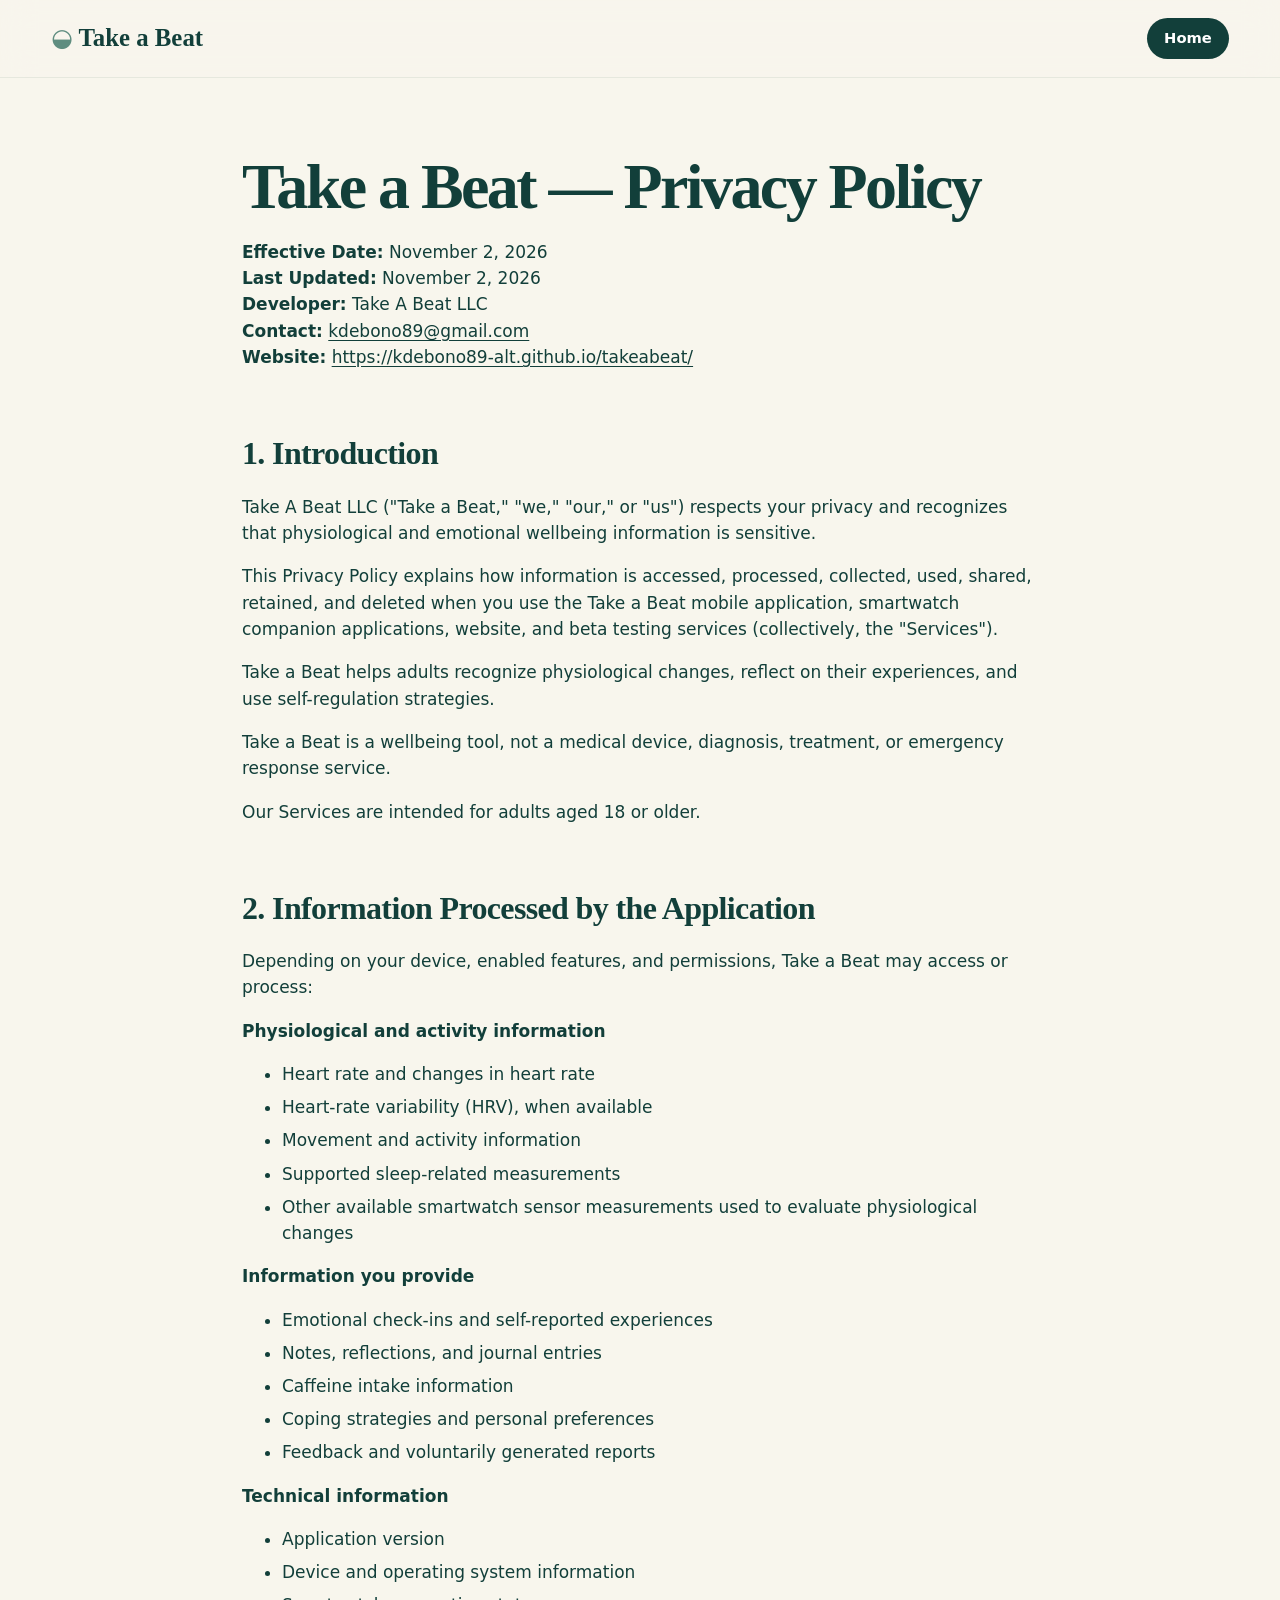
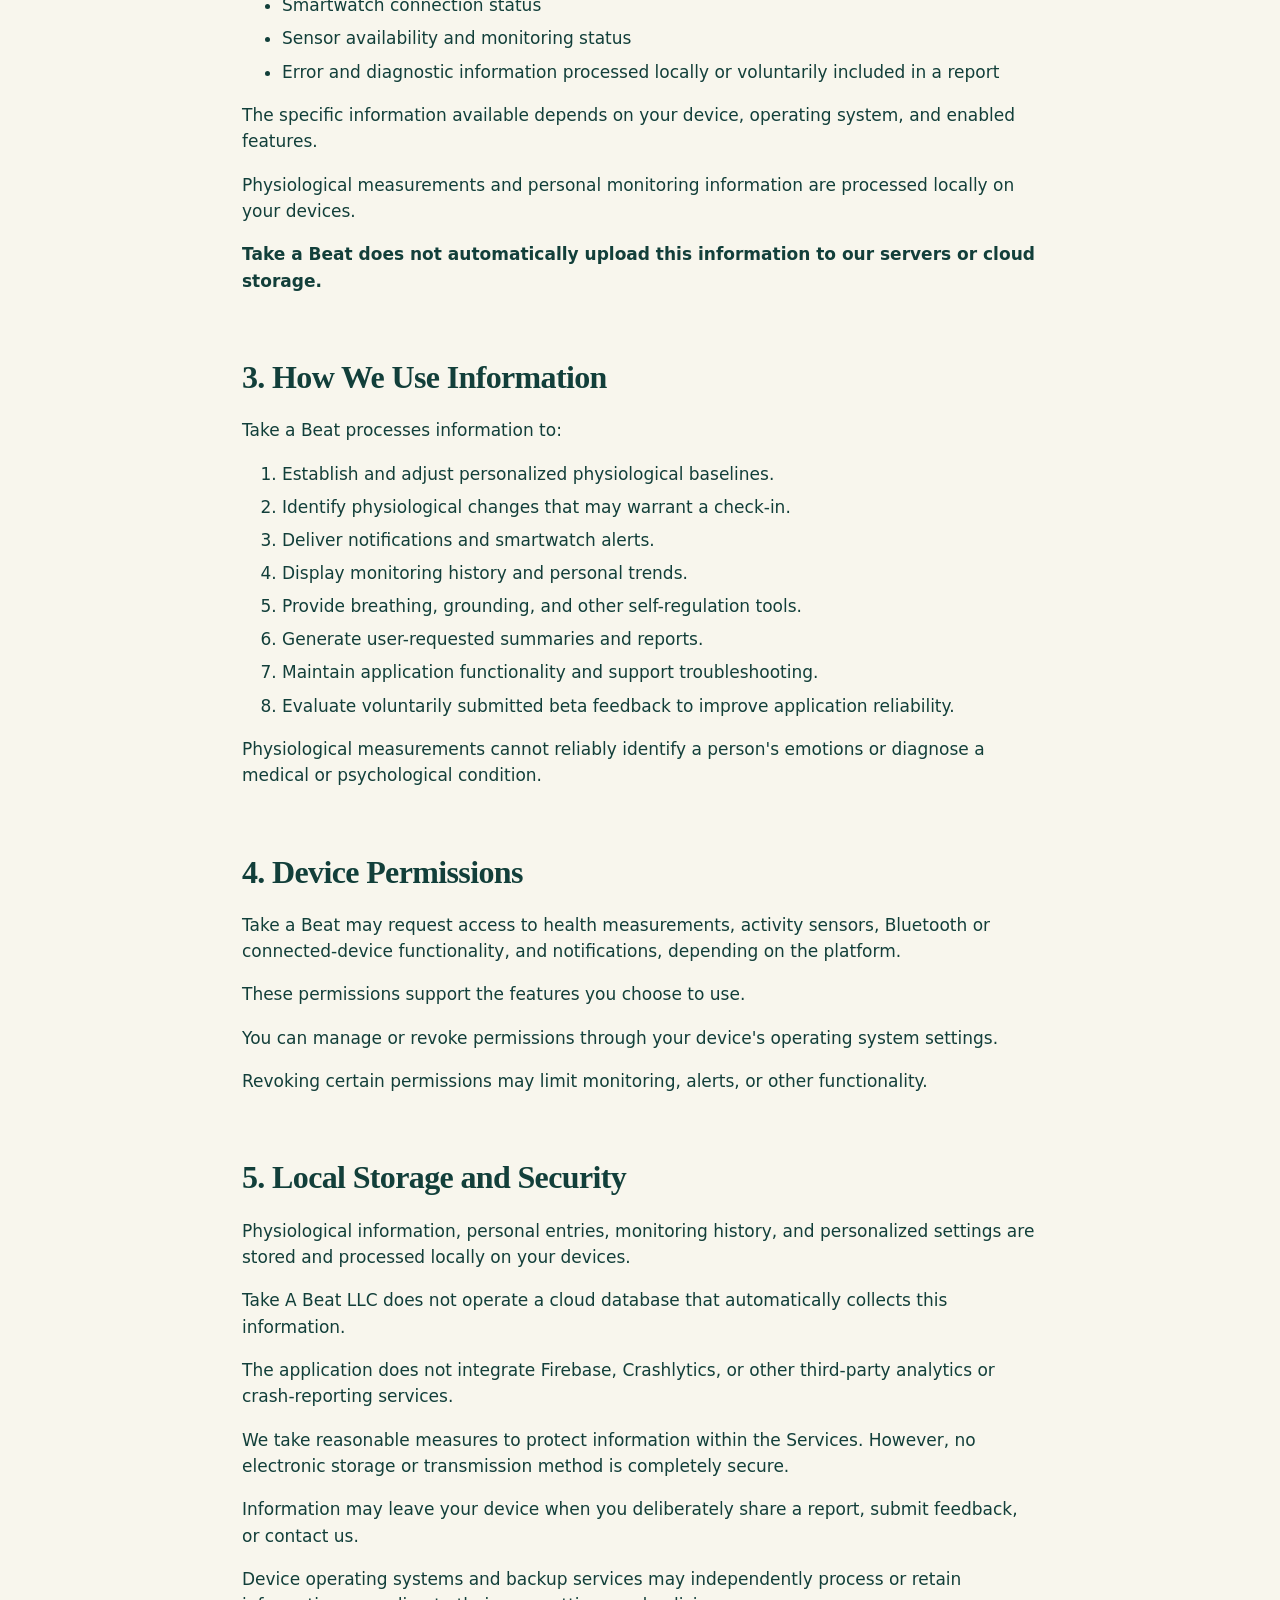
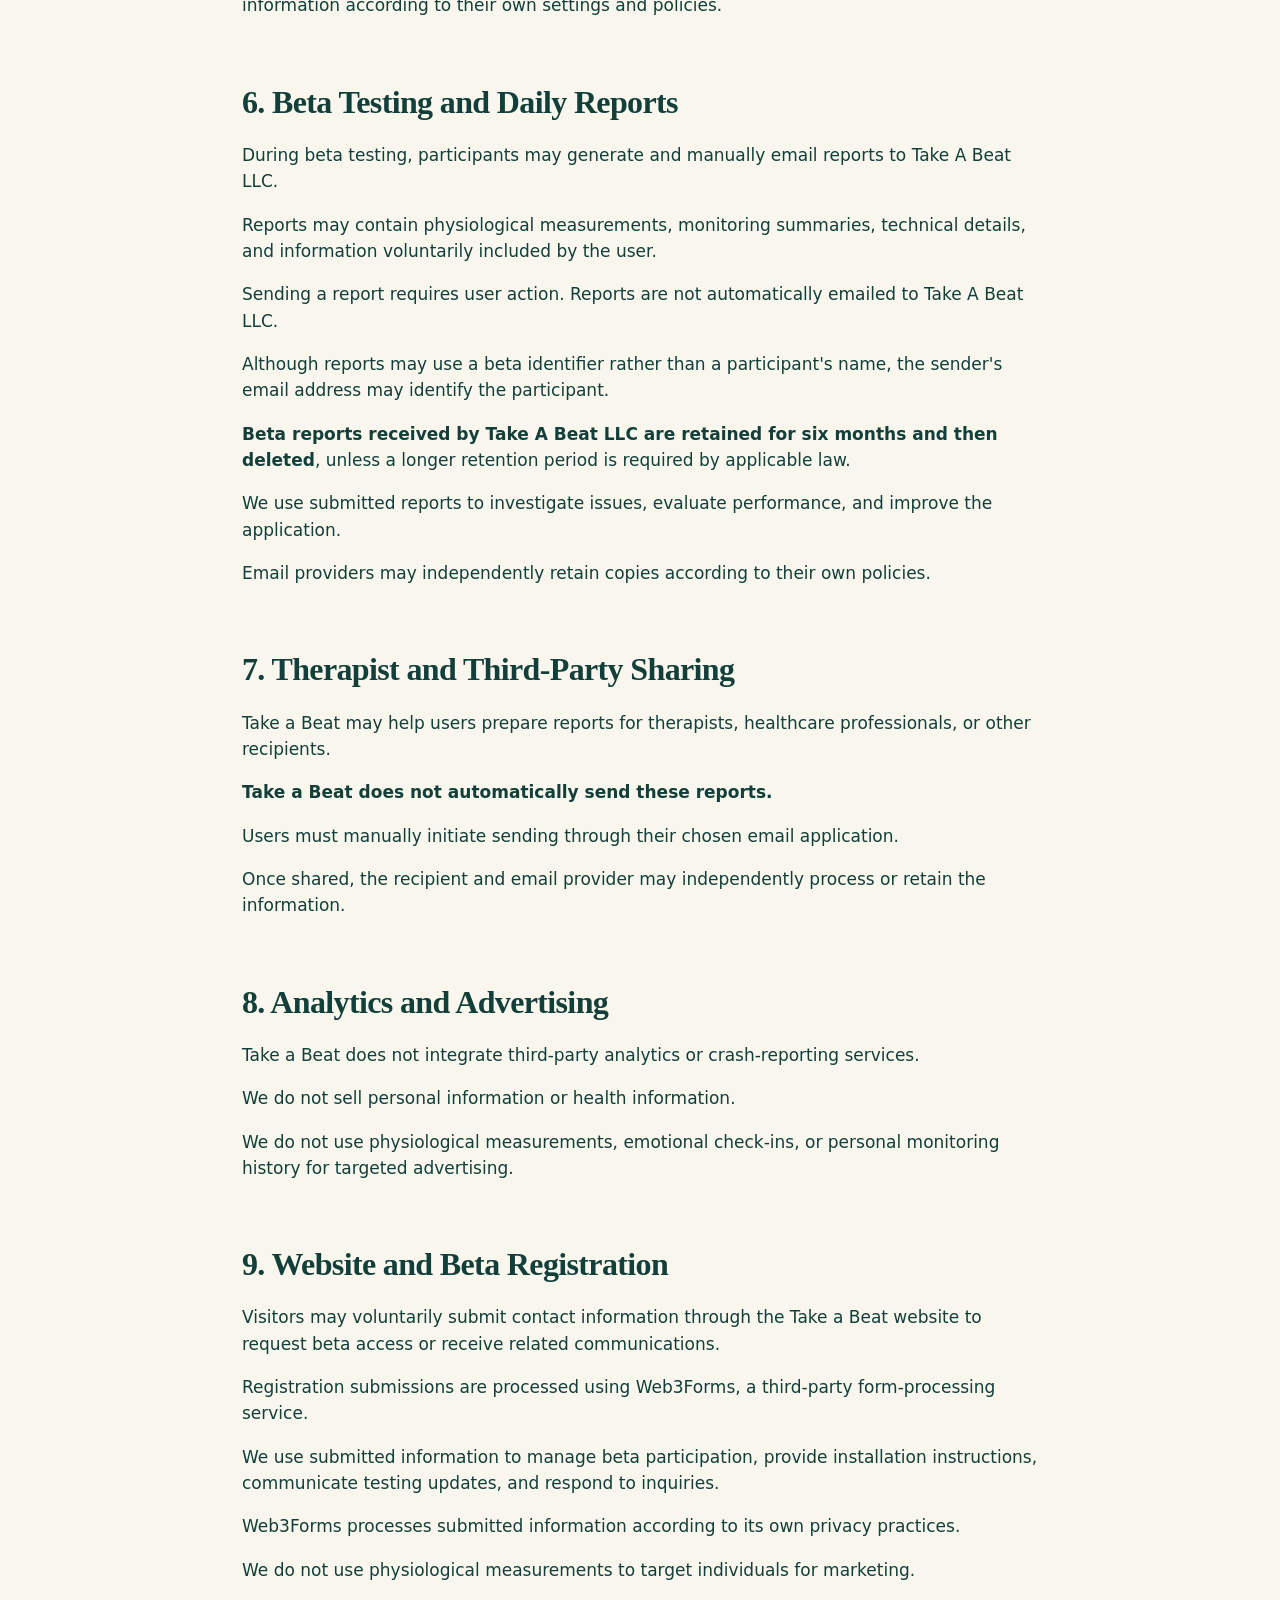
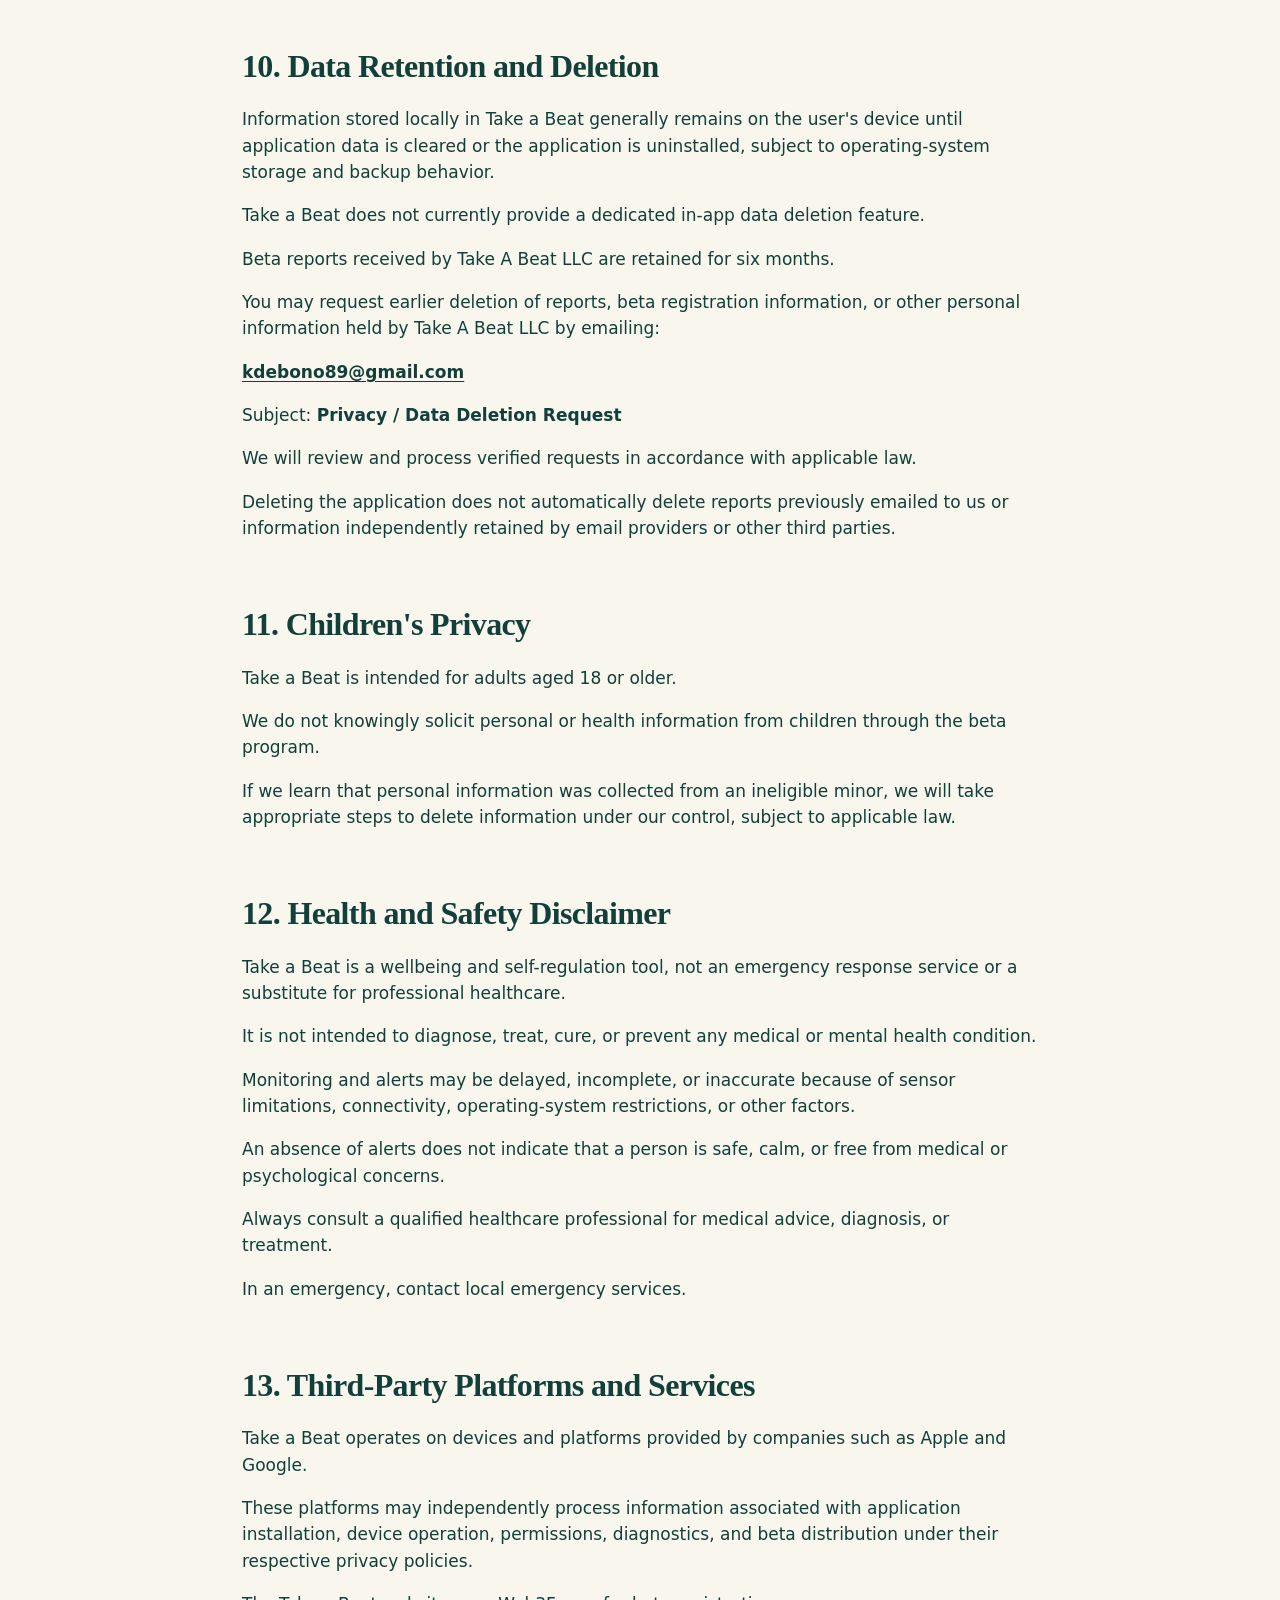
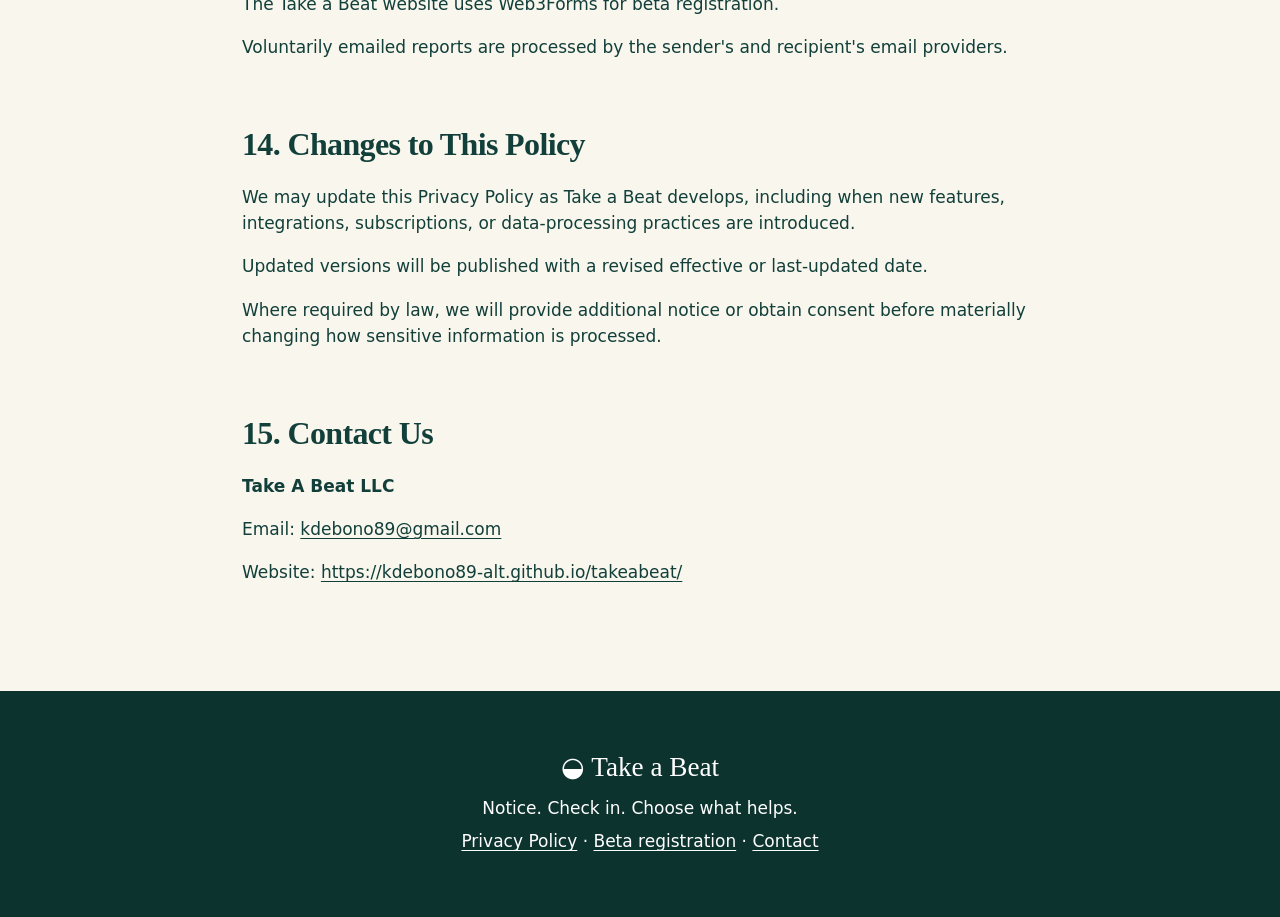
==== privacy.html @ be9de0be "Publish privacy policy and December beta recruitment" ====
<!doctype html>
<html lang="en"><head><meta charset="utf-8"><meta name="viewport" content="width=device-width,initial-scale=1"><meta name="theme-color" content="#eaf3df"><title>Take a Beat — Privacy Policy</title><meta name="description" content="How Take a Beat processes information on your devices, handles voluntary beta reports and website registration, and responds to privacy requests."><link rel="stylesheet" href="styles.css"><style>
.policy{max-width:860px;margin:0 auto;padding:64px 32px 88px;overflow-wrap:anywhere}.policy h1{font-size:clamp(2.5rem,5vw,4.3rem);line-height:1.08;letter-spacing:-.04em}.policy h2{font-size:clamp(1.5rem,3vw,2rem);line-height:1.2;letter-spacing:-.02em;margin:2em 0 .65em}.policy p{max-width:none;margin:1em 0}.policy li{margin:.4em 0}.policy a{color:var(--ink);text-underline-offset:3px}.policy a:hover{color:var(--sage)}footer a{color:white;text-underline-offset:3px}a:focus-visible{outline:3px solid var(--sage);outline-offset:4px}@media(max-width:560px){.policy{padding:40px 22px 64px}header{padding:0 20px}header .brand{font-size:1.3rem}nav .pill.small{padding:9px 14px}}
</style></head><body><header><a class="brand" href="index.html"><span class="leaf">◒</span> Take a Beat</a><nav aria-label="Main navigation"><a class="pill small" href="index.html">Home</a></nav></header><main><article class="policy">
<h1>Take a Beat — Privacy Policy</h1>
<p><strong>Effective Date:</strong> November 2, 2026<br>
<strong>Last Updated:</strong> November 2, 2026<br>
<strong>Developer:</strong> Take A Beat LLC<br>
<strong>Contact:</strong> <a href="mailto:kdebono89@gmail.com">kdebono89@gmail.com</a><br>
<strong>Website:</strong> <a href="https://kdebono89-alt.github.io/takeabeat/">https://kdebono89-alt.github.io/takeabeat/</a></p>
<h2>1. Introduction</h2>
<p>Take A Beat LLC (&quot;Take a Beat,&quot; &quot;we,&quot; &quot;our,&quot; or &quot;us&quot;) respects your privacy and recognizes that physiological and emotional wellbeing information is sensitive.</p>
<p>This Privacy Policy explains how information is accessed, processed, collected, used, shared, retained, and deleted when you use the Take a Beat mobile application, smartwatch companion applications, website, and beta testing services (collectively, the &quot;Services&quot;).</p>
<p>Take a Beat helps adults recognize physiological changes, reflect on their experiences, and use self-regulation strategies.</p>
<p>Take a Beat is a wellbeing tool, not a medical device, diagnosis, treatment, or emergency response service.</p>
<p>Our Services are intended for adults aged 18 or older.</p>
<h2>2. Information Processed by the Application</h2>
<p>Depending on your device, enabled features, and permissions, Take a Beat may access or process:</p>
<p><strong>Physiological and activity information</strong></p>
<ul><li>Heart rate and changes in heart rate</li><li>Heart-rate variability (HRV), when available</li><li>Movement and activity information</li><li>Supported sleep-related measurements</li><li>Other available smartwatch sensor measurements used to evaluate physiological changes</li></ul>
<p><strong>Information you provide</strong></p>
<ul><li>Emotional check-ins and self-reported experiences</li><li>Notes, reflections, and journal entries</li><li>Caffeine intake information</li><li>Coping strategies and personal preferences</li><li>Feedback and voluntarily generated reports</li></ul>
<p><strong>Technical information</strong></p>
<ul><li>Application version</li><li>Device and operating system information</li><li>Smartwatch connection status</li><li>Sensor availability and monitoring status</li><li>Error and diagnostic information processed locally or voluntarily included in a report</li></ul>
<p>The specific information available depends on your device, operating system, and enabled features.</p>
<p>Physiological measurements and personal monitoring information are processed locally on your devices.</p>
<p><strong>Take a Beat does not automatically upload this information to our servers or cloud storage.</strong></p>
<h2>3. How We Use Information</h2>
<p>Take a Beat processes information to:</p>
<ol><li>Establish and adjust personalized physiological baselines.</li><li>Identify physiological changes that may warrant a check-in.</li><li>Deliver notifications and smartwatch alerts.</li><li>Display monitoring history and personal trends.</li><li>Provide breathing, grounding, and other self-regulation tools.</li><li>Generate user-requested summaries and reports.</li><li>Maintain application functionality and support troubleshooting.</li><li>Evaluate voluntarily submitted beta feedback to improve application reliability.</li></ol>
<p>Physiological measurements cannot reliably identify a person&#x27;s emotions or diagnose a medical or psychological condition.</p>
<h2>4. Device Permissions</h2>
<p>Take a Beat may request access to health measurements, activity sensors, Bluetooth or connected-device functionality, and notifications, depending on the platform.</p>
<p>These permissions support the features you choose to use.</p>
<p>You can manage or revoke permissions through your device&#x27;s operating system settings.</p>
<p>Revoking certain permissions may limit monitoring, alerts, or other functionality.</p>
<h2>5. Local Storage and Security</h2>
<p>Physiological information, personal entries, monitoring history, and personalized settings are stored and processed locally on your devices.</p>
<p>Take A Beat LLC does not operate a cloud database that automatically collects this information.</p>
<p>The application does not integrate Firebase, Crashlytics, or other third-party analytics or crash-reporting services.</p>
<p>We take reasonable measures to protect information within the Services. However, no electronic storage or transmission method is completely secure.</p>
<p>Information may leave your device when you deliberately share a report, submit feedback, or contact us.</p>
<p>Device operating systems and backup services may independently process or retain information according to their own settings and policies.</p>
<h2>6. Beta Testing and Daily Reports</h2>
<p>During beta testing, participants may generate and manually email reports to Take A Beat LLC.</p>
<p>Reports may contain physiological measurements, monitoring summaries, technical details, and information voluntarily included by the user.</p>
<p>Sending a report requires user action. Reports are not automatically emailed to Take A Beat LLC.</p>
<p>Although reports may use a beta identifier rather than a participant&#x27;s name, the sender&#x27;s email address may identify the participant.</p>
<p><strong>Beta reports received by Take A Beat LLC are retained for six months and then deleted</strong>, unless a longer retention period is required by applicable law.</p>
<p>We use submitted reports to investigate issues, evaluate performance, and improve the application.</p>
<p>Email providers may independently retain copies according to their own policies.</p>
<h2>7. Therapist and Third-Party Sharing</h2>
<p>Take a Beat may help users prepare reports for therapists, healthcare professionals, or other recipients.</p>
<p><strong>Take a Beat does not automatically send these reports.</strong></p>
<p>Users must manually initiate sending through their chosen email application.</p>
<p>Once shared, the recipient and email provider may independently process or retain the information.</p>
<h2>8. Analytics and Advertising</h2>
<p>Take a Beat does not integrate third-party analytics or crash-reporting services.</p>
<p>We do not sell personal information or health information.</p>
<p>We do not use physiological measurements, emotional check-ins, or personal monitoring history for targeted advertising.</p>
<h2>9. Website and Beta Registration</h2>
<p>Visitors may voluntarily submit contact information through the Take a Beat website to request beta access or receive related communications.</p>
<p>Registration submissions are processed using Web3Forms, a third-party form-processing service.</p>
<p>We use submitted information to manage beta participation, provide installation instructions, communicate testing updates, and respond to inquiries.</p>
<p>Web3Forms processes submitted information according to its own privacy practices.</p>
<p>We do not use physiological measurements to target individuals for marketing.</p>
<h2>10. Data Retention and Deletion</h2>
<p>Information stored locally in Take a Beat generally remains on the user&#x27;s device until application data is cleared or the application is uninstalled, subject to operating-system storage and backup behavior.</p>
<p>Take a Beat does not currently provide a dedicated in-app data deletion feature.</p>
<p>Beta reports received by Take A Beat LLC are retained for six months.</p>
<p>You may request earlier deletion of reports, beta registration information, or other personal information held by Take A Beat LLC by emailing:</p>
<p><strong><a href="mailto:kdebono89@gmail.com">kdebono89@gmail.com</a></strong></p>
<p>Subject: <strong>Privacy / Data Deletion Request</strong></p>
<p>We will review and process verified requests in accordance with applicable law.</p>
<p>Deleting the application does not automatically delete reports previously emailed to us or information independently retained by email providers or other third parties.</p>
<h2>11. Children&#x27;s Privacy</h2>
<p>Take a Beat is intended for adults aged 18 or older.</p>
<p>We do not knowingly solicit personal or health information from children through the beta program.</p>
<p>If we learn that personal information was collected from an ineligible minor, we will take appropriate steps to delete information under our control, subject to applicable law.</p>
<h2>12. Health and Safety Disclaimer</h2>
<p>Take a Beat is a wellbeing and self-regulation tool, not an emergency response service or a substitute for professional healthcare.</p>
<p>It is not intended to diagnose, treat, cure, or prevent any medical or mental health condition.</p>
<p>Monitoring and alerts may be delayed, incomplete, or inaccurate because of sensor limitations, connectivity, operating-system restrictions, or other factors.</p>
<p>An absence of alerts does not indicate that a person is safe, calm, or free from medical or psychological concerns.</p>
<p>Always consult a qualified healthcare professional for medical advice, diagnosis, or treatment.</p>
<p>In an emergency, contact local emergency services.</p>
<h2>13. Third-Party Platforms and Services</h2>
<p>Take a Beat operates on devices and platforms provided by companies such as Apple and Google.</p>
<p>These platforms may independently process information associated with application installation, device operation, permissions, diagnostics, and beta distribution under their respective privacy policies.</p>
<p>The Take a Beat website uses Web3Forms for beta registration.</p>
<p>Voluntarily emailed reports are processed by the sender&#x27;s and recipient&#x27;s email providers.</p>
<h2>14. Changes to This Policy</h2>
<p>We may update this Privacy Policy as Take a Beat develops, including when new features, integrations, subscriptions, or data-processing practices are introduced.</p>
<p>Updated versions will be published with a revised effective or last-updated date.</p>
<p>Where required by law, we will provide additional notice or obtain consent before materially changing how sensitive information is processed.</p>
<h2>15. Contact Us</h2>
<p><strong>Take A Beat LLC</strong></p>
<p>Email: <a href="mailto:kdebono89@gmail.com">kdebono89@gmail.com</a></p>
<p>Website: <a href="https://kdebono89-alt.github.io/takeabeat/">https://kdebono89-alt.github.io/takeabeat/</a></p>
</article></main><footer><div class="brand">◒ Take a Beat</div><p>Notice. Check in. Choose what helps.</p><p><a href="privacy.html" aria-current="page">Privacy Policy</a> · <a href="index.html#beta">Beta registration</a> · <a href="mailto:kdebono89@gmail.com">Contact</a></p></footer></body></html>
---- styles.css ----
:root{--ink:#123f3a;--sage:#5f8d80;--mint:#b9dec2;--cream:#f8f6ed;--pale:#eaf3df;--white:#fff;--line:#d7e2d4}*{box-sizing:border-box}html{scroll-behavior:smooth}body{margin:0;background:var(--cream);color:var(--ink);font:17px/1.55 Inter,ui-sans-serif,system-ui,-apple-system,BlinkMacSystemFont,"Segoe UI",sans-serif}h1,h2,h3,.brand{font-family:Georgia,"Times New Roman",serif}h1{font-size:clamp(3.4rem,7vw,7rem);line-height:.91;letter-spacing:-.055em;margin:.15em 0 .28em}h2{font-size:clamp(2.4rem,4.7vw,5rem);line-height:1.02;letter-spacing:-.035em;margin:.15em 0 .35em}h3{font-size:1.55rem;margin:.5rem 0 .2rem}p{max-width:700px}em{font-weight:400}header{height:78px;padding:0 4vw;display:flex;align-items:center;justify-content:space-between;position:sticky;top:0;background:rgba(248,246,237,.9);backdrop-filter:blur(16px);z-index:20;border-bottom:1px solid rgba(18,63,58,.08)}header .brand{font-size:1.55rem;font-weight:700;text-decoration:none;color:var(--ink)}.leaf{font-family:system-ui;color:var(--sage)}nav{display:flex;align-items:center;gap:28px}nav a{color:var(--ink);text-decoration:none;font-size:.92rem}.pill{display:inline-block;border:0;border-radius:999px;background:var(--ink);color:white!important;padding:15px 25px;text-decoration:none;font-weight:700;cursor:pointer}.pill.small{padding:9px 17px}.hero{min-height:calc(100vh - 78px);display:grid;grid-template-columns:.9fr 1.1fr;align-items:center;padding:5vw 4vw;gap:5vw;background:linear-gradient(140deg,#eef5df,#f9f7ef 58%)}.hero-copy{max-width:720px}.lede{font-size:clamp(1.15rem,1.6vw,1.45rem);max-width:620px}.eyebrow,.kicker{font-size:.78rem;font-weight:800;letter-spacing:.16em;color:var(--sage)}.actions{display:flex;gap:24px;align-items:center;margin:30px 0}.textlink{color:var(--ink);font-weight:700;text-decoration:none}.micro{font-size:.78rem;opacity:.62}.hero-image img{width:100%;border-radius:34px;box-shadow:0 30px 80px rgba(18,63,58,.14)}.problem{text-align:center;padding:110px 5vw;background:white}.problem p{margin-left:auto;margin-right:auto}.flow{margin:50px auto 0;display:flex;justify-content:center;align-items:center;gap:16px;flex-wrap:wrap}.flow span{padding:13px 22px;border-radius:999px;background:var(--pale);font-weight:700}.flow b{color:var(--sage)}.feature,.guide{padding:100px 5vw}.split{display:grid;grid-template-columns:1fr 1fr;gap:7vw;align-items:center}.watch-pair{display:flex;justify-content:center;align-items:center;gap:20px}.watch-pair img{width:min(46%,360px);filter:drop-shadow(0 20px 25px rgba(18,63,58,.15))}.chips{display:flex;flex-wrap:wrap;gap:10px;margin-top:30px}.chips span{border:1px solid var(--line);background:white;padding:9px 15px;border-radius:999px}.dark{background:var(--ink);color:white;display:grid;grid-template-columns:.75fr 1.25fr;gap:5vw;align-items:center}.dark .kicker{color:#b8d9cb}.dark img{width:100%;border-radius:26px}.tools{padding:110px 4vw;background:#edf4e5}.sectionhead{text-align:center;margin:auto auto 55px}.sectionhead p{margin-left:auto;margin-right:auto}.cards{display:grid;grid-template-columns:repeat(4,1fr);gap:20px;max-width:1400px;margin:auto}.cards article{background:rgba(255,255,255,.7);border:1px solid rgba(18,63,58,.08);border-radius:28px;padding:18px 18px 25px}.cards img{width:100%;border-radius:20px;aspect-ratio:1/1.08;object-fit:cover;object-position:top}.cards p{margin:0;opacity:.75}.guide{background:white}.phone{text-align:center}.phone img{max-height:720px;max-width:80%;border-radius:35px;box-shadow:0 25px 60px rgba(18,63,58,.12)}.beta{padding:110px 5vw;background:linear-gradient(145deg,#dbead0,#b9d8c6);display:grid;grid-template-columns:1.1fr .9fr;gap:7vw;align-items:start}.beta-grid{display:grid;grid-template-columns:1fr 1fr;gap:20px;margin-top:40px}.beta-grid>div{background:rgba(255,255,255,.45);padding:22px;border-radius:20px}.beta-grid p{font-size:.95rem;margin-bottom:0}form{background:var(--cream);border-radius:30px;padding:32px;box-shadow:0 25px 70px rgba(18,63,58,.12)}form h3{font-size:2rem;margin-top:0}label{display:block;font-weight:700;font-size:.88rem;margin:15px 0}label span{font-weight:400;opacity:.6}input,select,textarea{width:100%;margin-top:6px;border:1px solid #cbd9cb;border-radius:12px;background:white;padding:13px 14px;color:var(--ink);font:inherit}textarea{resize:vertical}.row{display:grid;grid-template-columns:1fr 1fr;gap:12px}form .pill{width:100%;font-size:1rem;margin-top:8px}.formnote{font-size:.75rem;opacity:.6;margin-bottom:0}footer{padding:55px 5vw;background:#0d332f;color:white;text-align:center}footer .brand{font-size:1.7rem}footer p{margin:7px auto}@media(max-width:900px){nav>a:not(.pill){display:none}.hero,.split,.dark,.beta{grid-template-columns:1fr}.hero{padding-top:55px}.hero-image{order:-1}.hero-image img{border-radius:20px}.cards{grid-template-columns:1fr 1fr}.watch-pair img{width:45%}.beta-grid{grid-template-columns:1fr}}@media(max-width:560px){header{height:68px}.hero{min-height:auto;padding:40px 22px 70px}.hero-image{order:0}.actions{align-items:flex-start;flex-direction:column;gap:15px}.problem,.feature,.guide,.tools,.beta{padding:75px 22px}.cards{grid-template-columns:1fr}.flow{gap:8px}.flow b{display:none}.flow span{padding:9px 13px}.beta-grid,.row{grid-template-columns:1fr}.phone img{max-width:100%}}
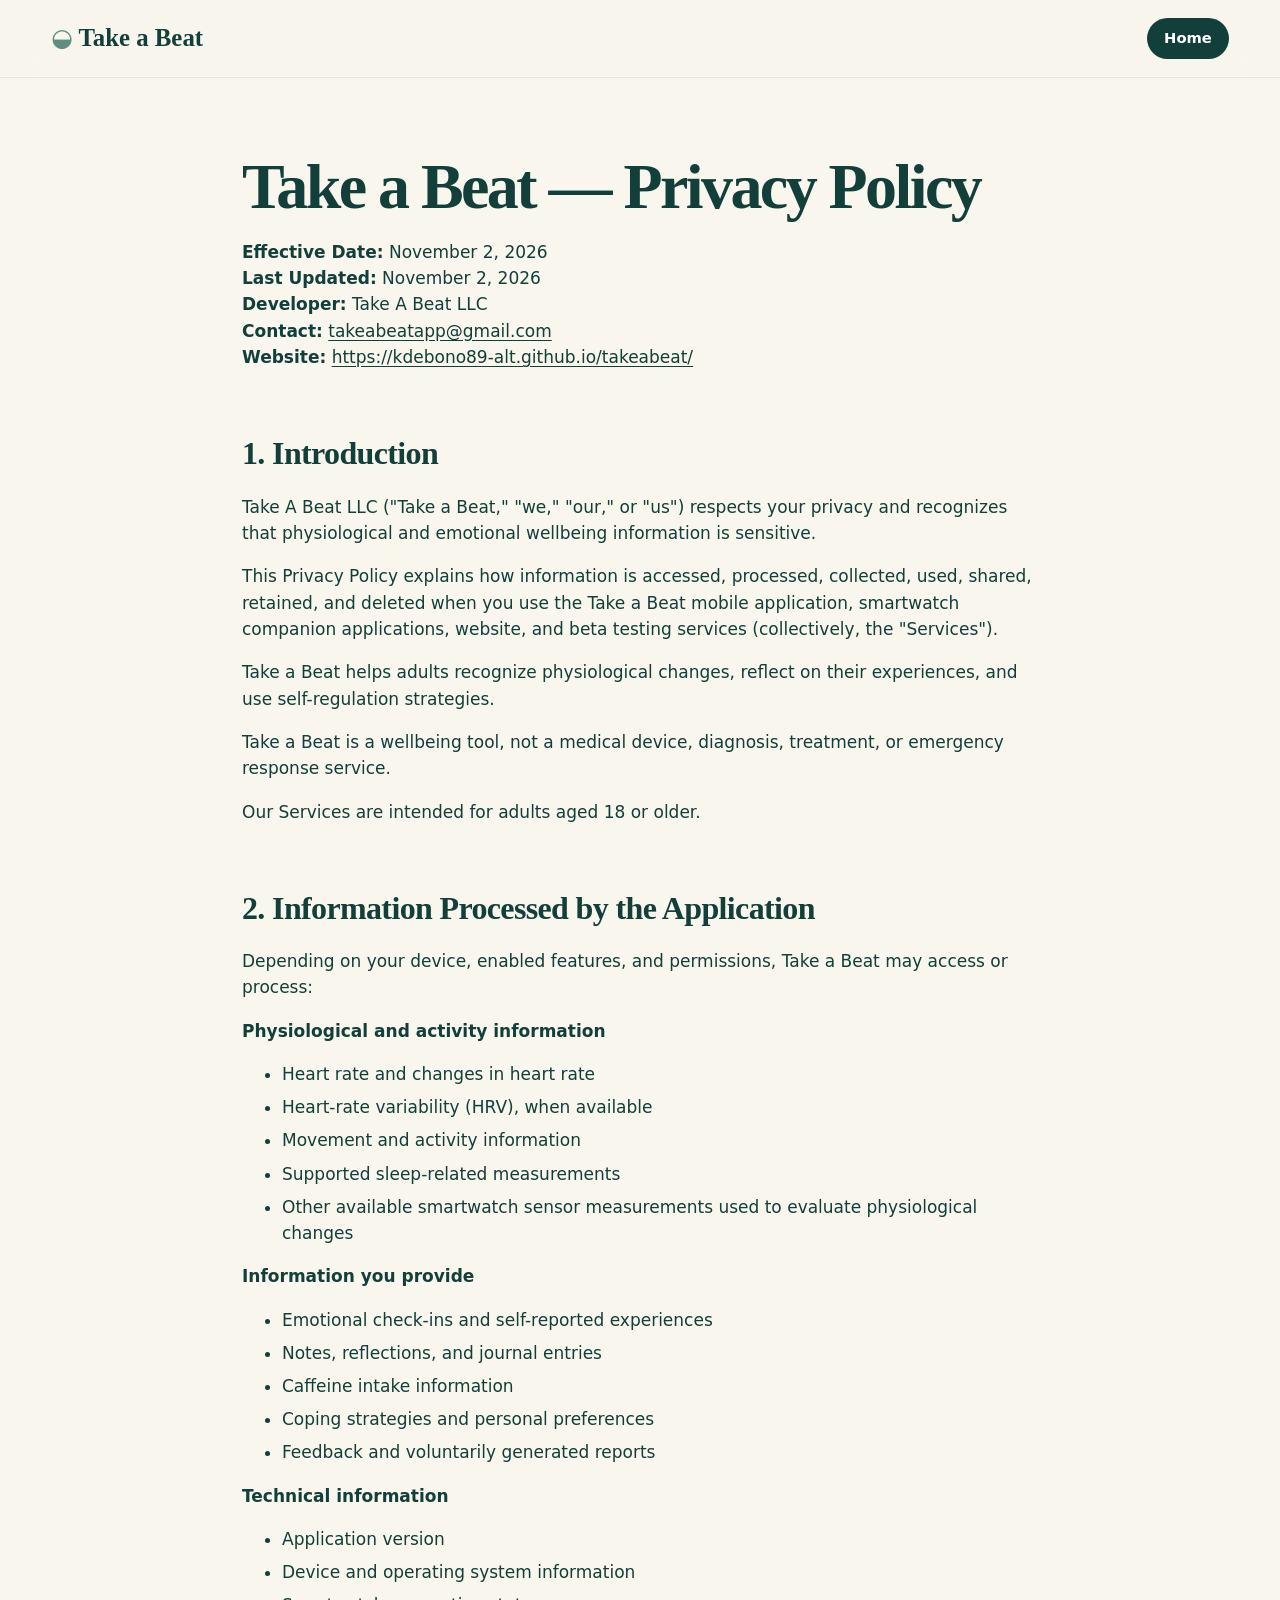
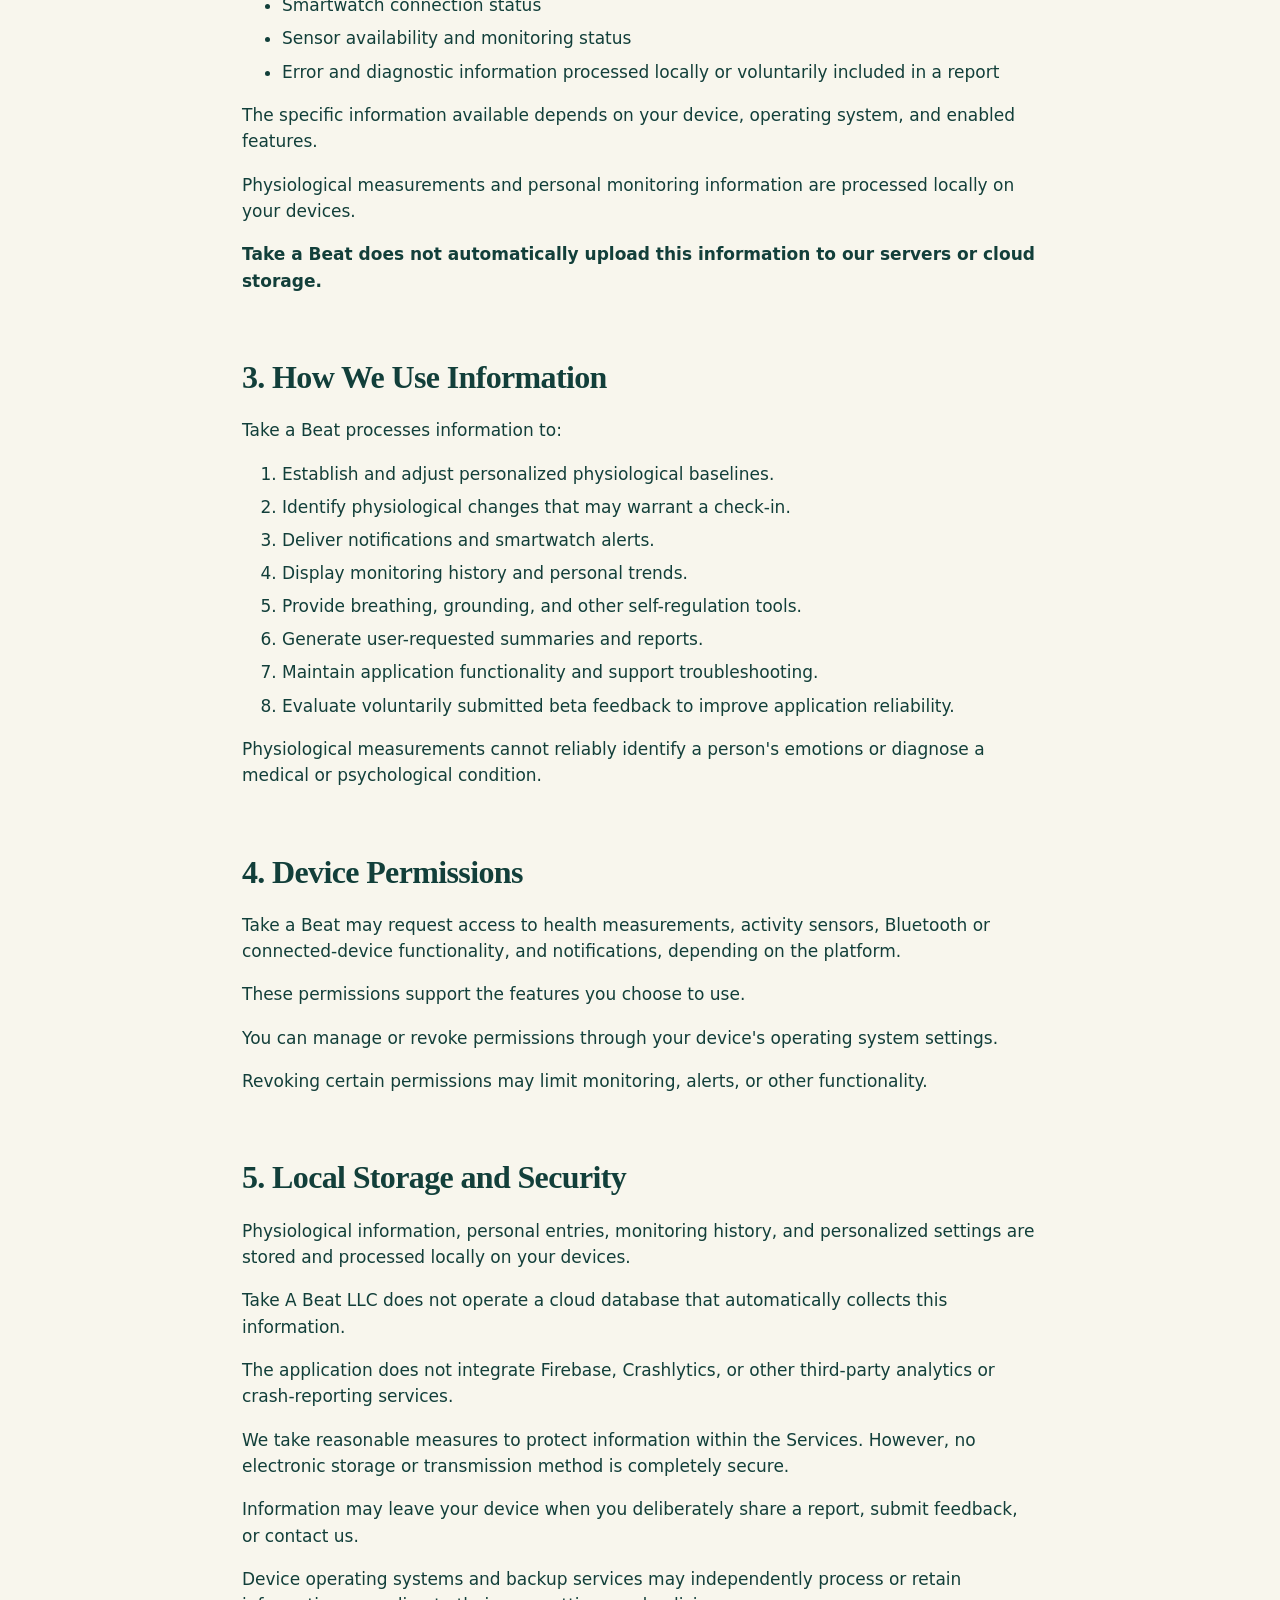
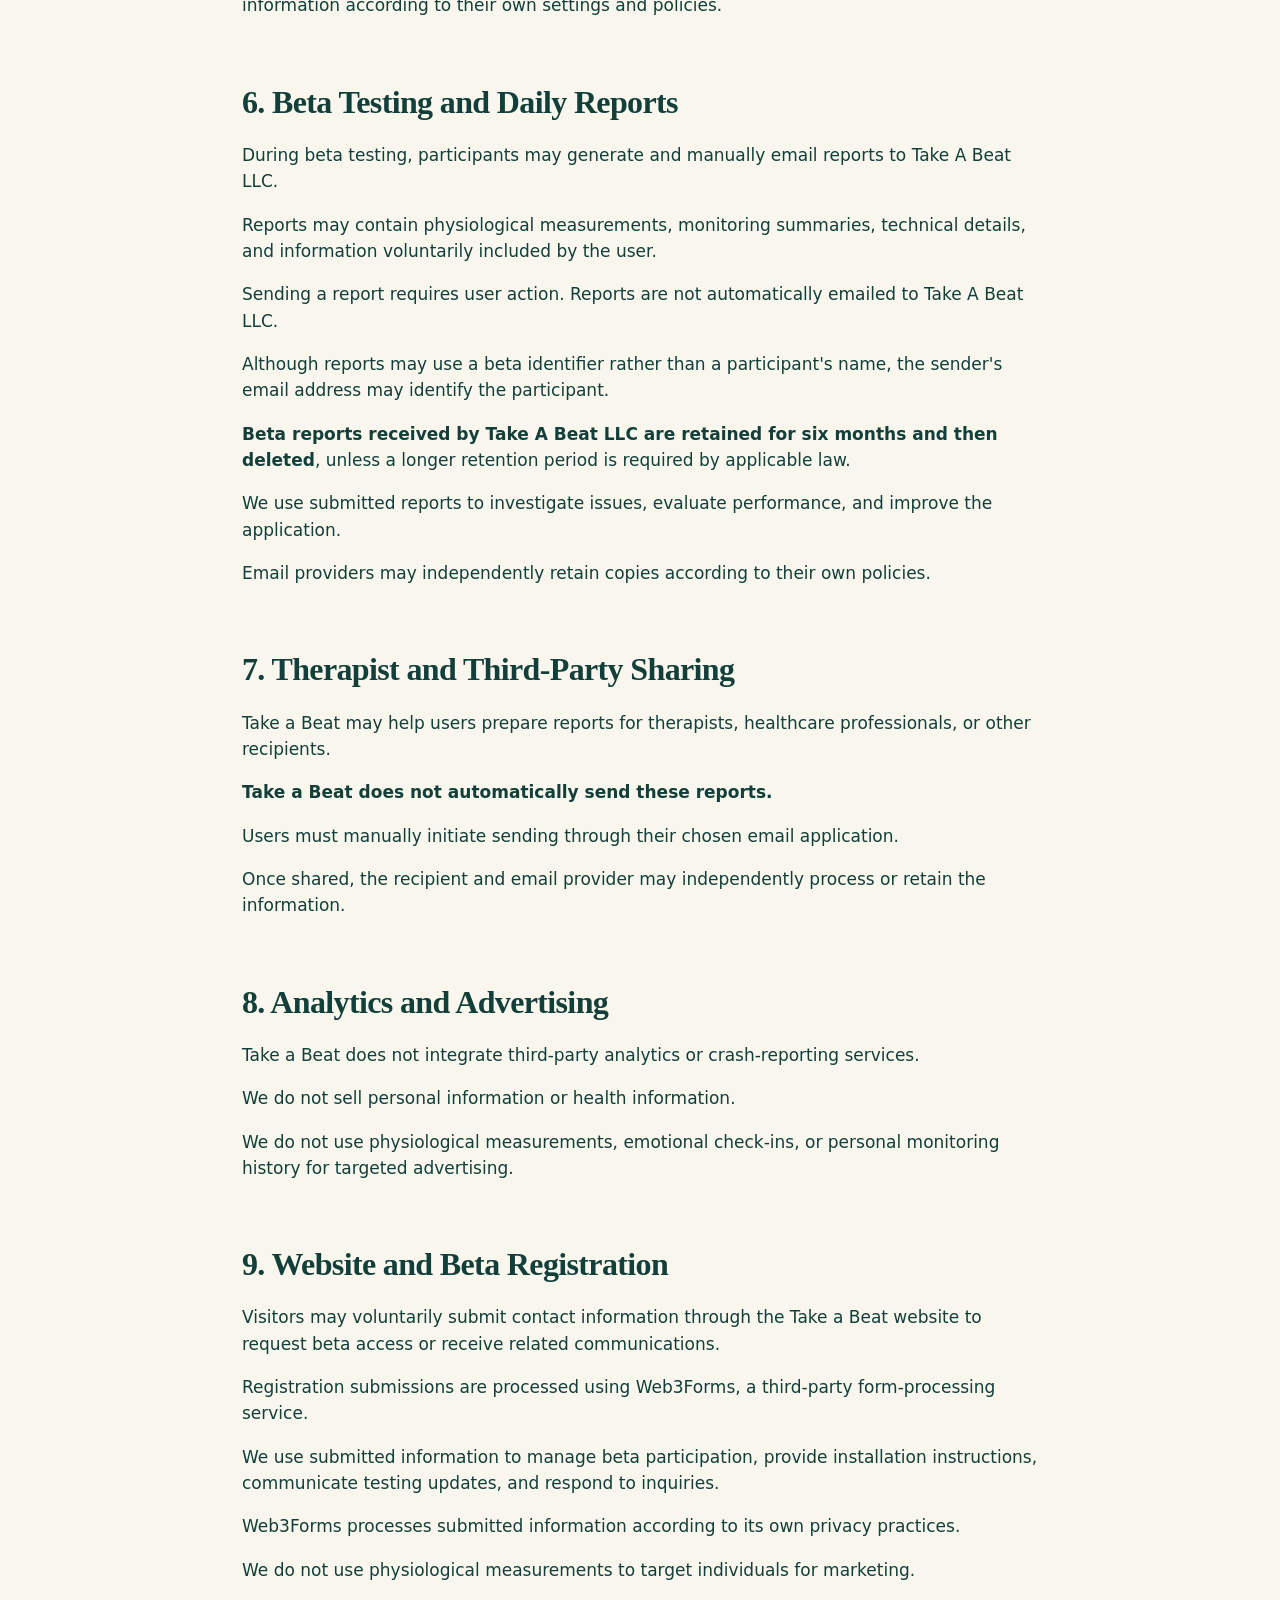
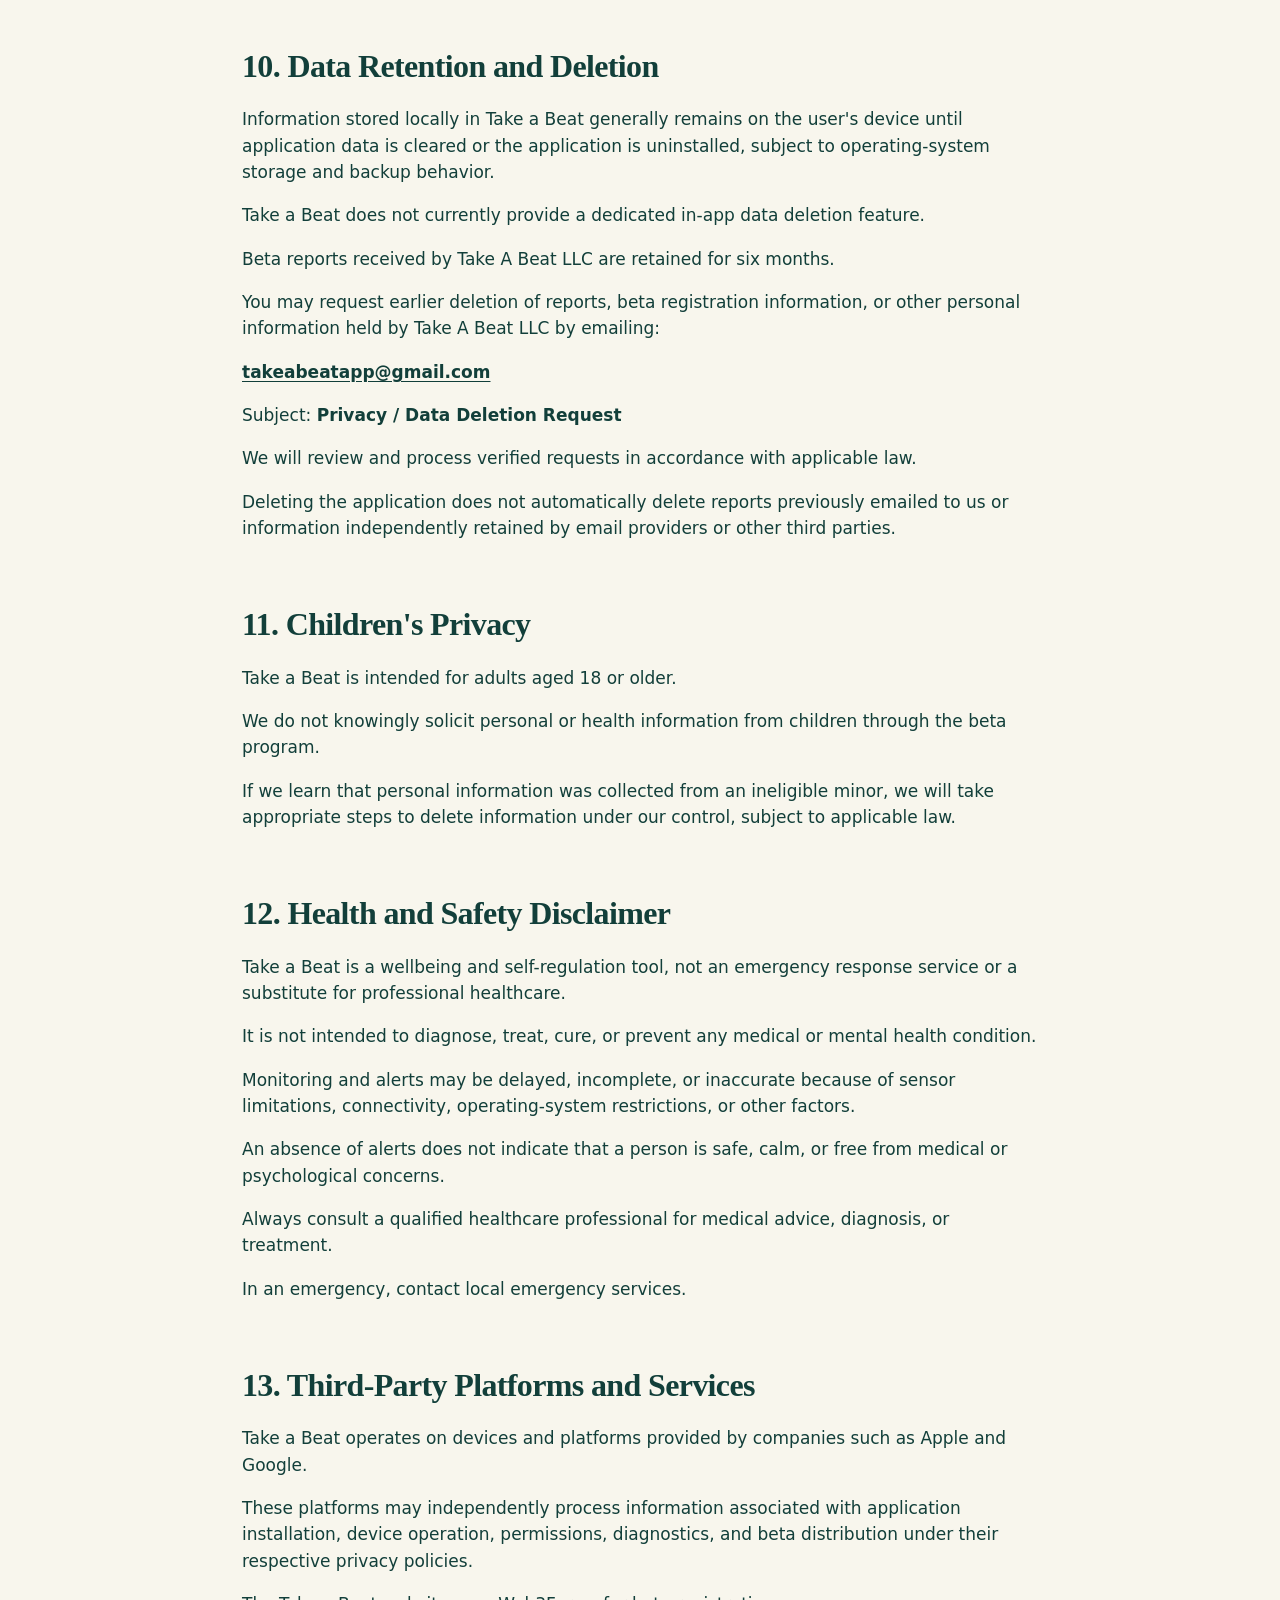
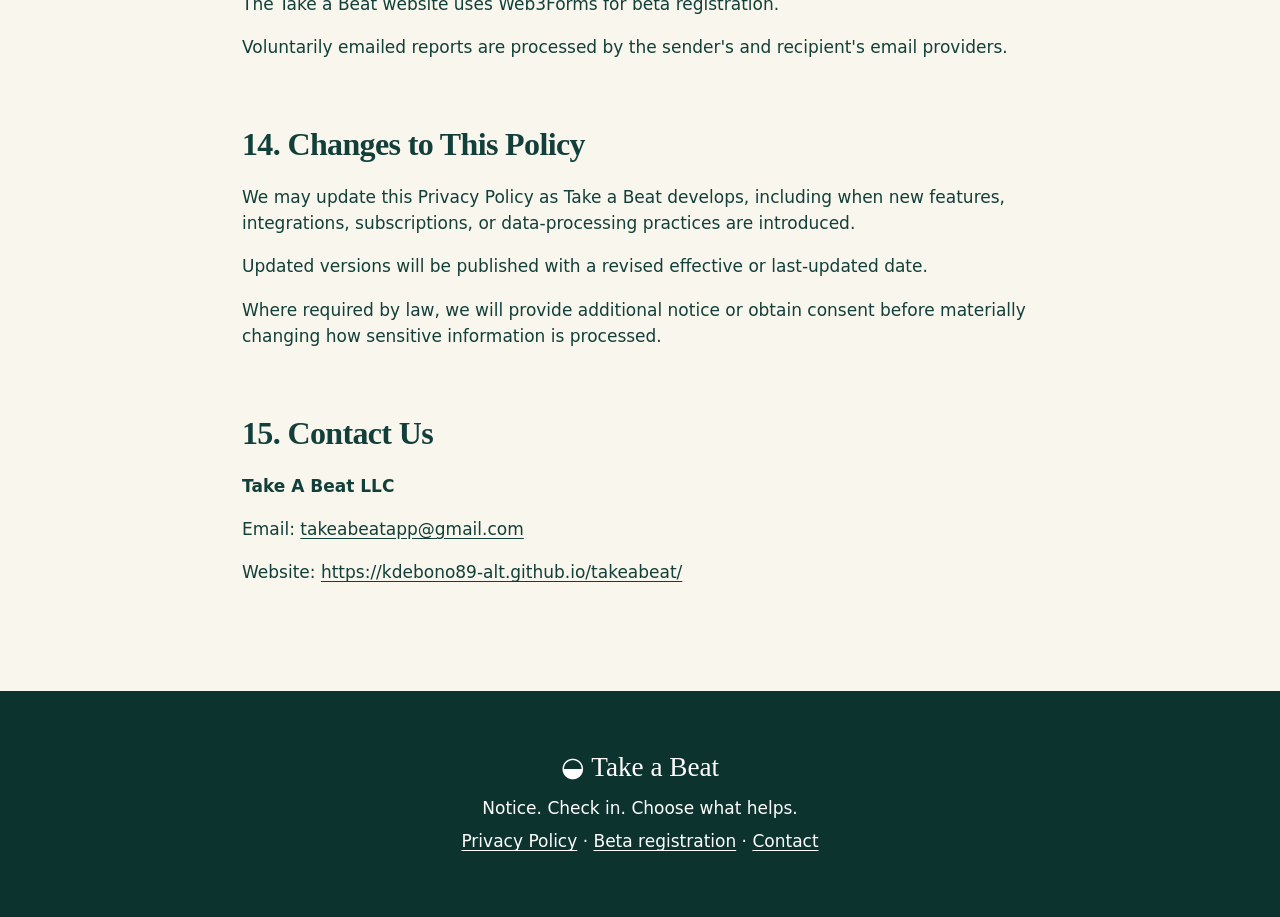
==== commit 73a69f53: "Use the Take a Beat inbox for privacy and support contact" ====
--- a/privacy.html
+++ b/privacy.html
@@ -6,7 +6,7 @@
 <p><strong>Effective Date:</strong> November 2, 2026<br>
 <strong>Last Updated:</strong> November 2, 2026<br>
 <strong>Developer:</strong> Take A Beat LLC<br>
-<strong>Contact:</strong> <a href="mailto:kdebono89@gmail.com">kdebono89@gmail.com</a><br>
+<strong>Contact:</strong> <a href="mailto:takeabeatapp@gmail.com">takeabeatapp@gmail.com</a><br>
 <strong>Website:</strong> <a href="https://kdebono89-alt.github.io/takeabeat/">https://kdebono89-alt.github.io/takeabeat/</a></p>
 <h2>1. Introduction</h2>
 <p>Take A Beat LLC (&quot;Take a Beat,&quot; &quot;we,&quot; &quot;our,&quot; or &quot;us&quot;) respects your privacy and recognizes that physiological and emotional wellbeing information is sensitive.</p>
@@ -69,7 +69,7 @@
 <p>Take a Beat does not currently provide a dedicated in-app data deletion feature.</p>
 <p>Beta reports received by Take A Beat LLC are retained for six months.</p>
 <p>You may request earlier deletion of reports, beta registration information, or other personal information held by Take A Beat LLC by emailing:</p>
-<p><strong><a href="mailto:kdebono89@gmail.com">kdebono89@gmail.com</a></strong></p>
+<p><strong><a href="mailto:takeabeatapp@gmail.com">takeabeatapp@gmail.com</a></strong></p>
 <p>Subject: <strong>Privacy / Data Deletion Request</strong></p>
 <p>We will review and process verified requests in accordance with applicable law.</p>
 <p>Deleting the application does not automatically delete reports previously emailed to us or information independently retained by email providers or other third parties.</p>
@@ -95,6 +95,6 @@
 <p>Where required by law, we will provide additional notice or obtain consent before materially changing how sensitive information is processed.</p>
 <h2>15. Contact Us</h2>
 <p><strong>Take A Beat LLC</strong></p>
-<p>Email: <a href="mailto:kdebono89@gmail.com">kdebono89@gmail.com</a></p>
+<p>Email: <a href="mailto:takeabeatapp@gmail.com">takeabeatapp@gmail.com</a></p>
 <p>Website: <a href="https://kdebono89-alt.github.io/takeabeat/">https://kdebono89-alt.github.io/takeabeat/</a></p>
-</article></main><footer><div class="brand">◒ Take a Beat</div><p>Notice. Check in. Choose what helps.</p><p><a href="privacy.html" aria-current="page">Privacy Policy</a> · <a href="index.html#beta">Beta registration</a> · <a href="mailto:kdebono89@gmail.com">Contact</a></p></footer></body></html>
+</article></main><footer><div class="brand">◒ Take a Beat</div><p>Notice. Check in. Choose what helps.</p><p><a href="privacy.html" aria-current="page">Privacy Policy</a> · <a href="index.html#beta">Beta registration</a> · <a href="mailto:takeabeatapp@gmail.com">Contact</a></p></footer></body></html>
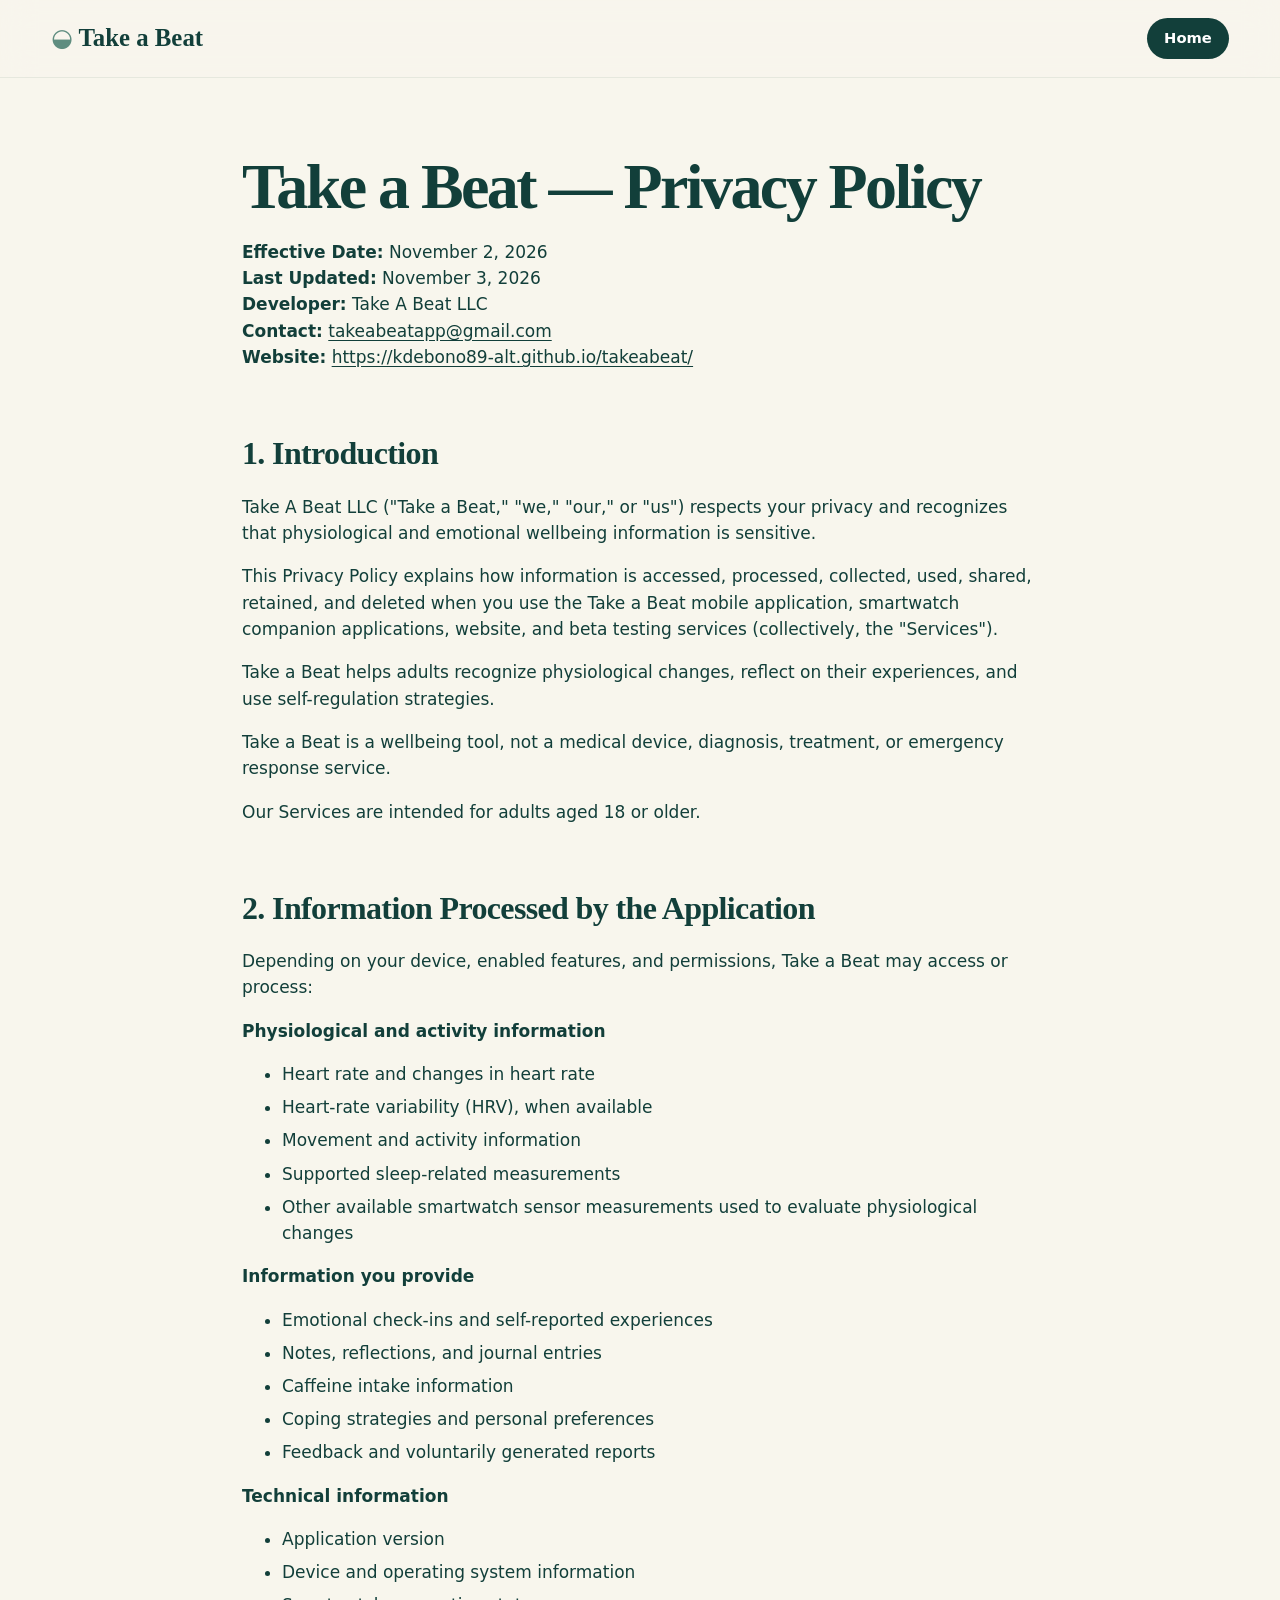
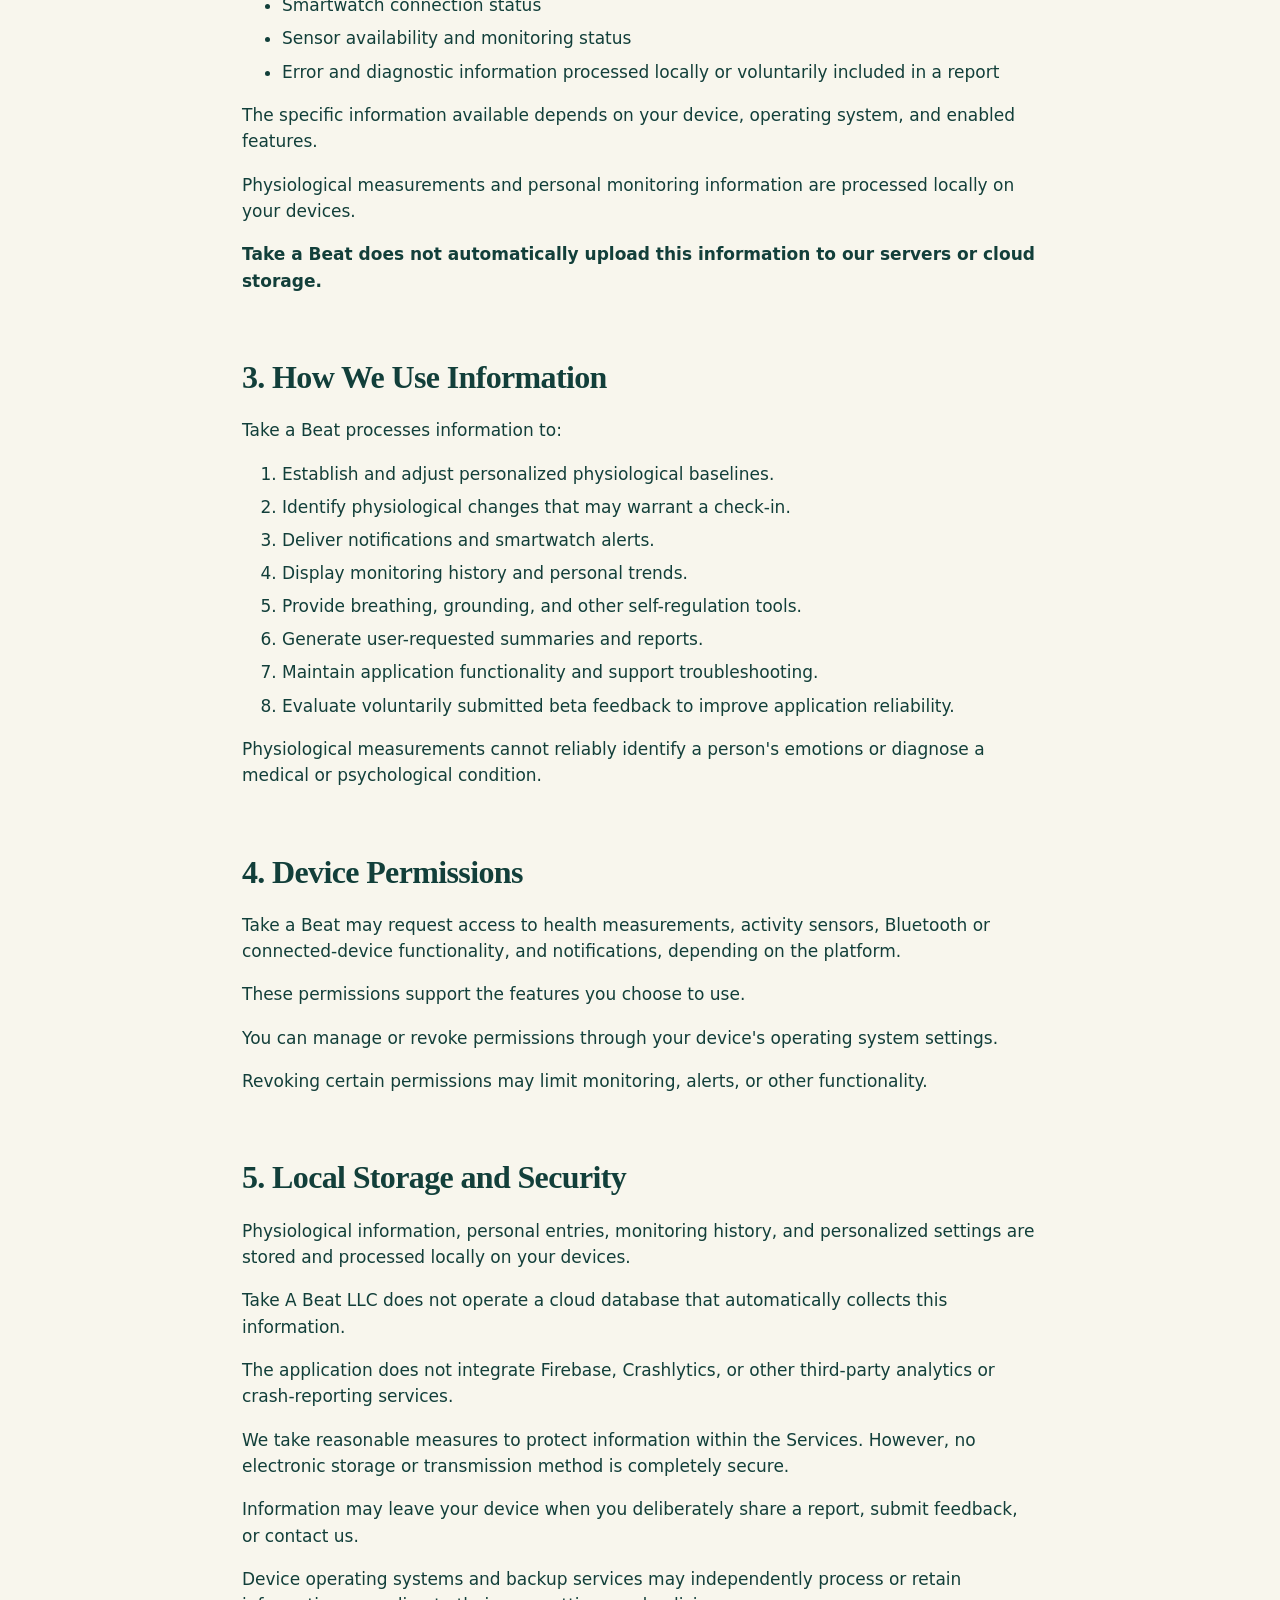
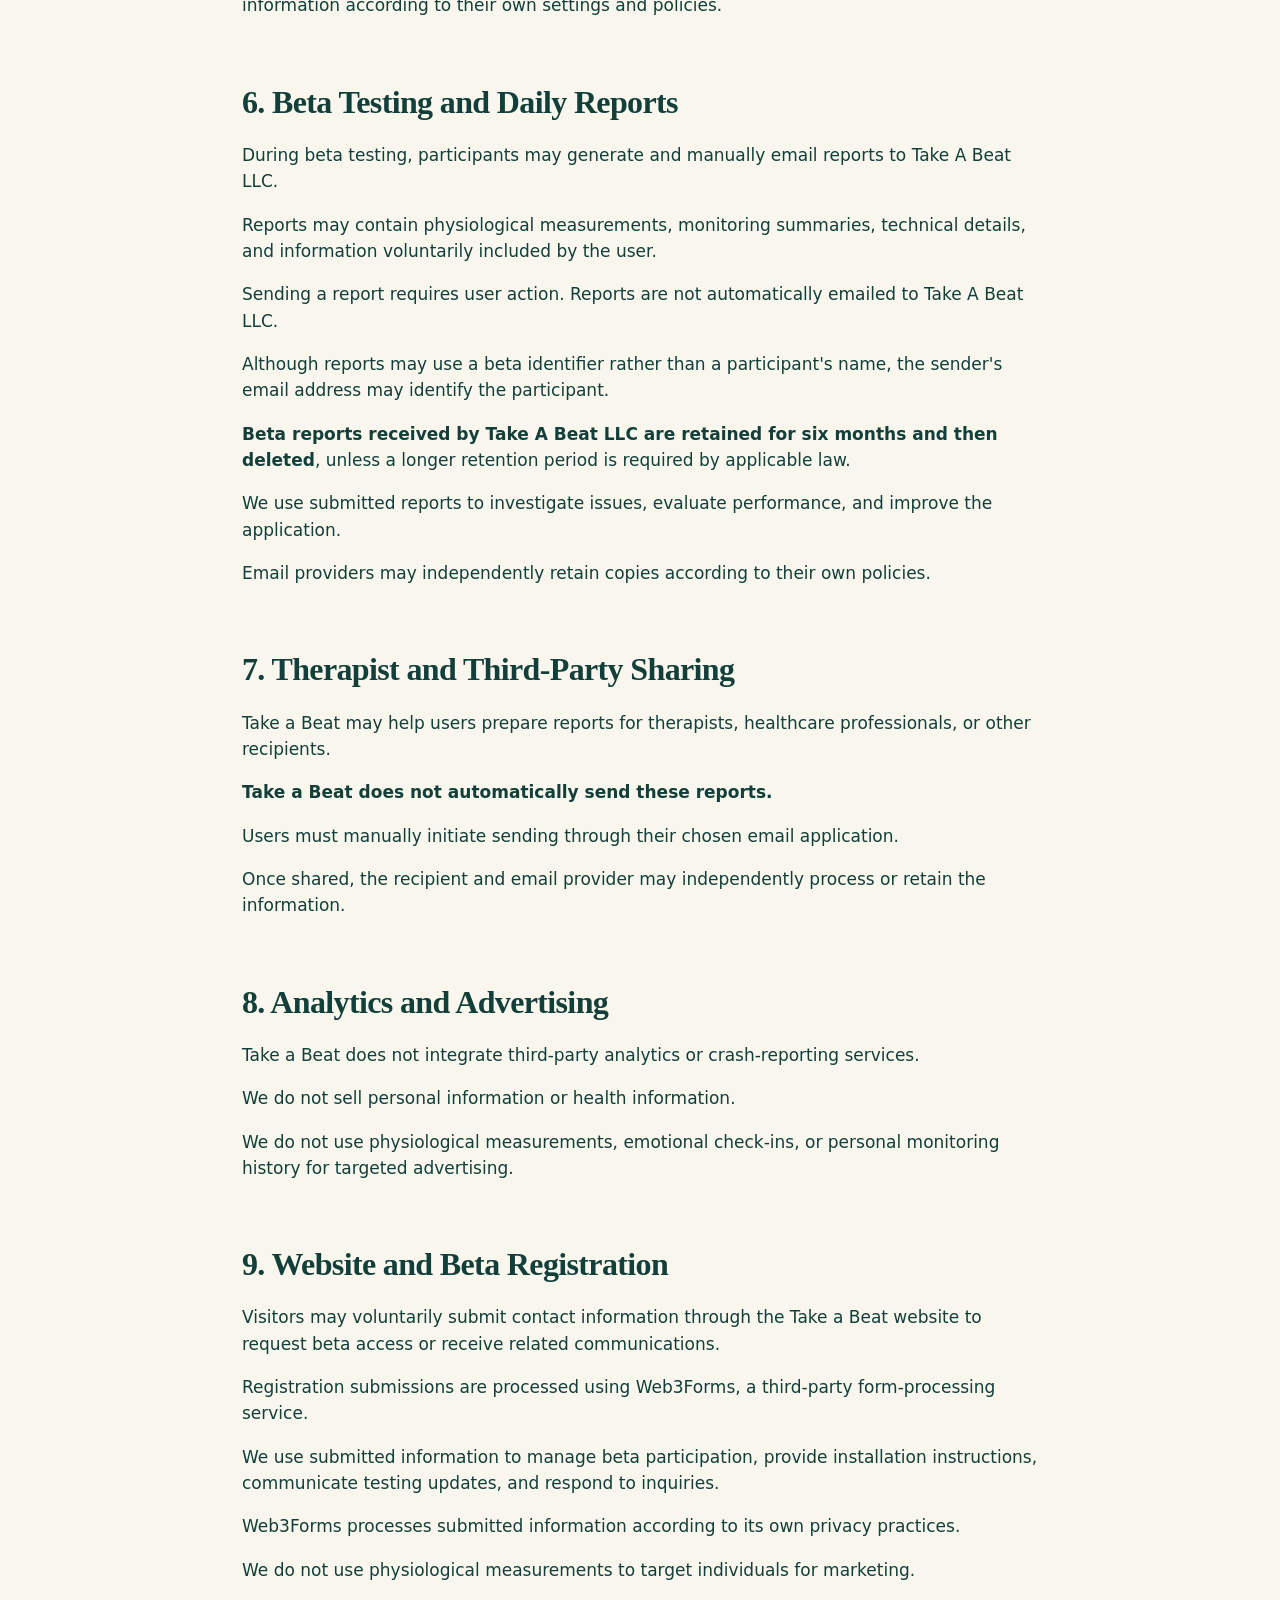
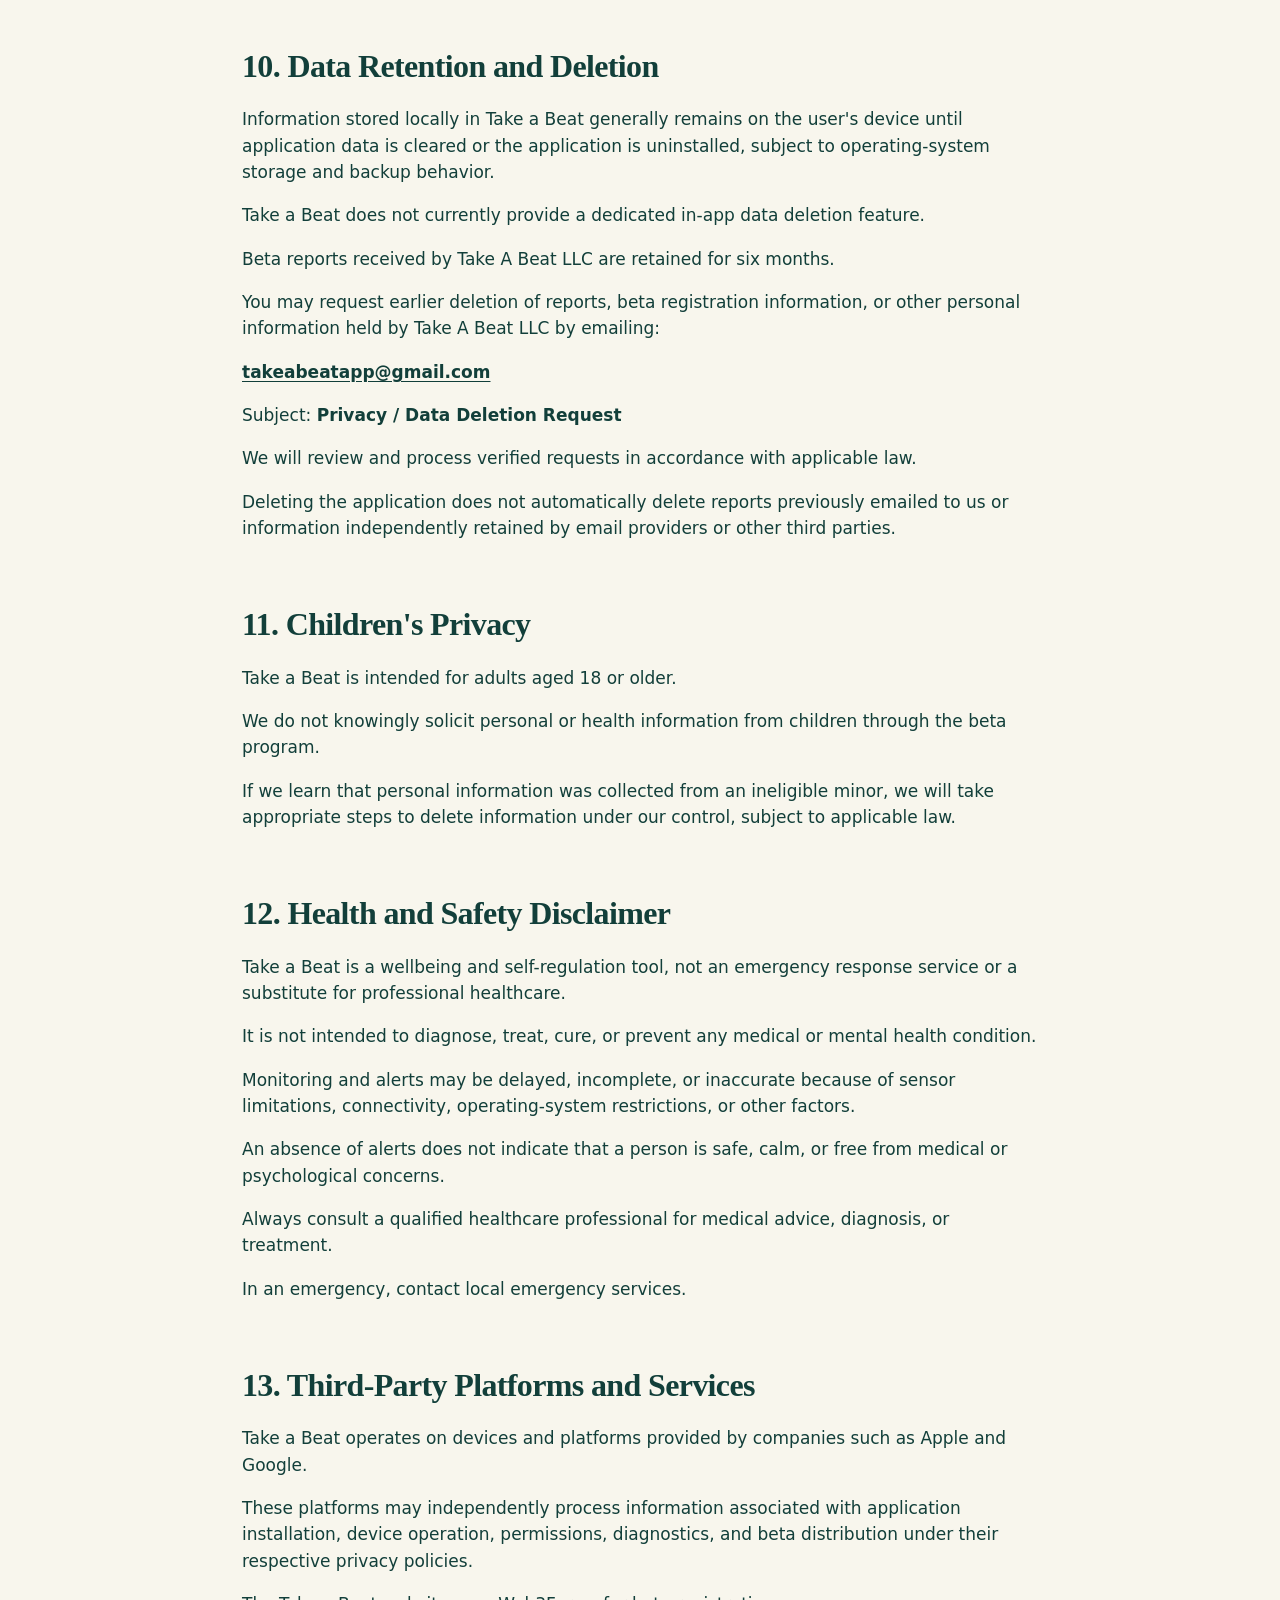
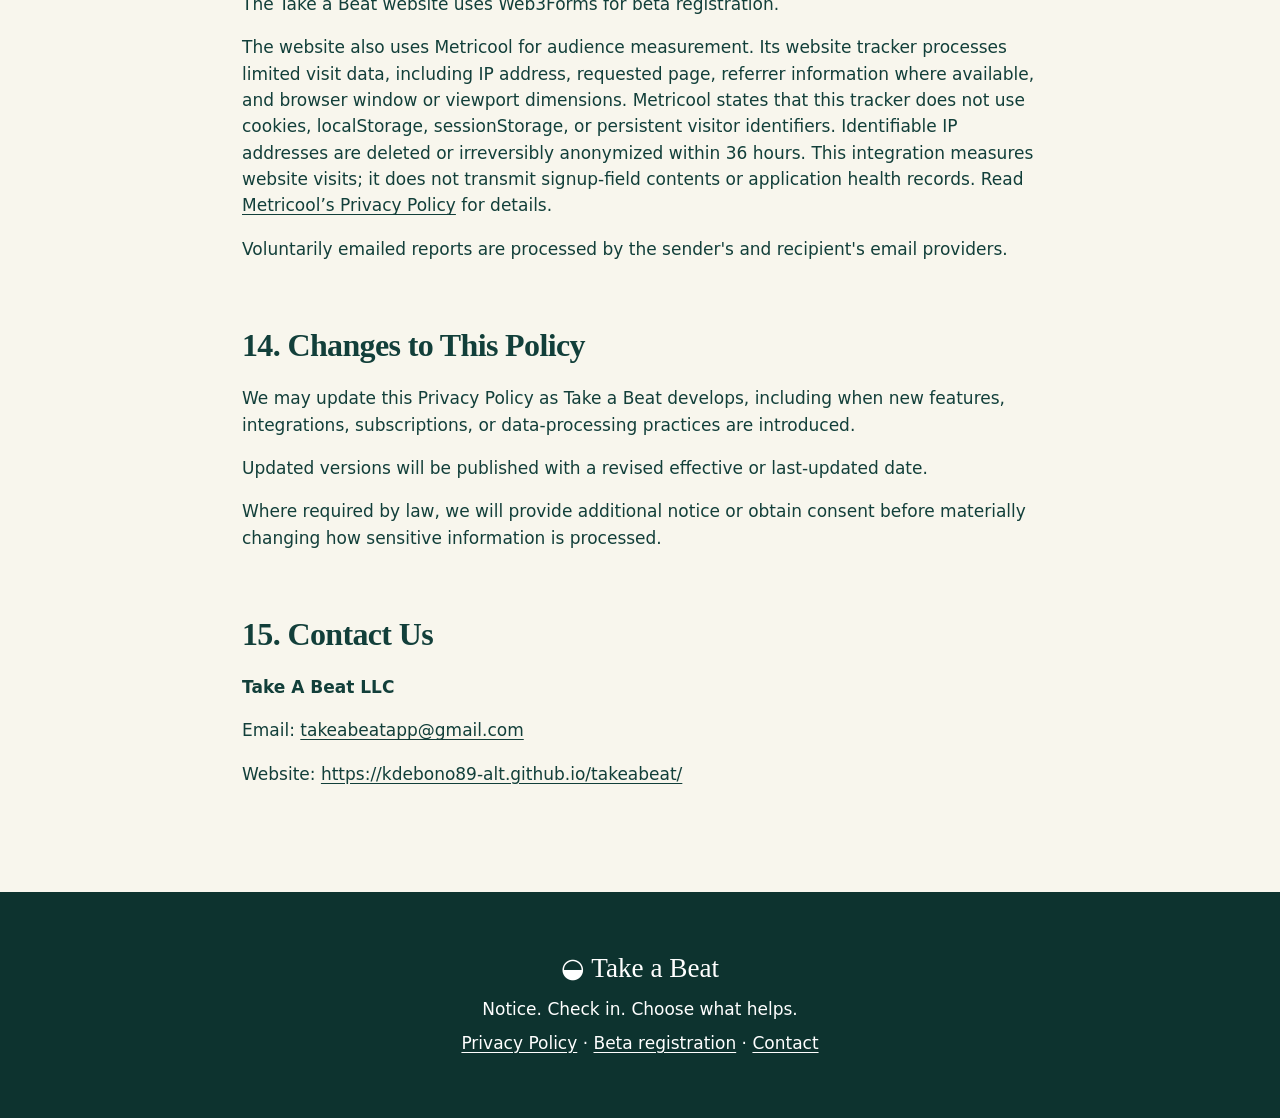
==== commit 7c53e75b: "Disclose approved Metricool website audience measurement" ====
--- a/privacy.html
+++ b/privacy.html
@@ -4,7 +4,7 @@
 </style></head><body><header><a class="brand" href="index.html"><span class="leaf">◒</span> Take a Beat</a><nav aria-label="Main navigation"><a class="pill small" href="index.html">Home</a></nav></header><main><article class="policy">
 <h1>Take a Beat — Privacy Policy</h1>
 <p><strong>Effective Date:</strong> November 2, 2026<br>
-<strong>Last Updated:</strong> November 2, 2026<br>
+<strong>Last Updated:</strong> November 3, 2026<br>
 <strong>Developer:</strong> Take A Beat LLC<br>
 <strong>Contact:</strong> <a href="mailto:takeabeatapp@gmail.com">takeabeatapp@gmail.com</a><br>
 <strong>Website:</strong> <a href="https://kdebono89-alt.github.io/takeabeat/">https://kdebono89-alt.github.io/takeabeat/</a></p>
@@ -88,6 +88,7 @@
 <p>Take a Beat operates on devices and platforms provided by companies such as Apple and Google.</p>
 <p>These platforms may independently process information associated with application installation, device operation, permissions, diagnostics, and beta distribution under their respective privacy policies.</p>
 <p>The Take a Beat website uses Web3Forms for beta registration.</p>
+<p>The website also uses Metricool for audience measurement. Its website tracker processes limited visit data, including IP address, requested page, referrer information where available, and browser window or viewport dimensions. Metricool states that this tracker does not use cookies, localStorage, sessionStorage, or persistent visitor identifiers. Identifiable IP addresses are deleted or irreversibly anonymized within 36 hours. This integration measures website visits; it does not transmit signup-field contents or application health records. Read <a href="https://metricool.com/privacy-policy/">Metricool’s Privacy Policy</a> for details.</p>
 <p>Voluntarily emailed reports are processed by the sender&#x27;s and recipient&#x27;s email providers.</p>
 <h2>14. Changes to This Policy</h2>
 <p>We may update this Privacy Policy as Take a Beat develops, including when new features, integrations, subscriptions, or data-processing practices are introduced.</p>
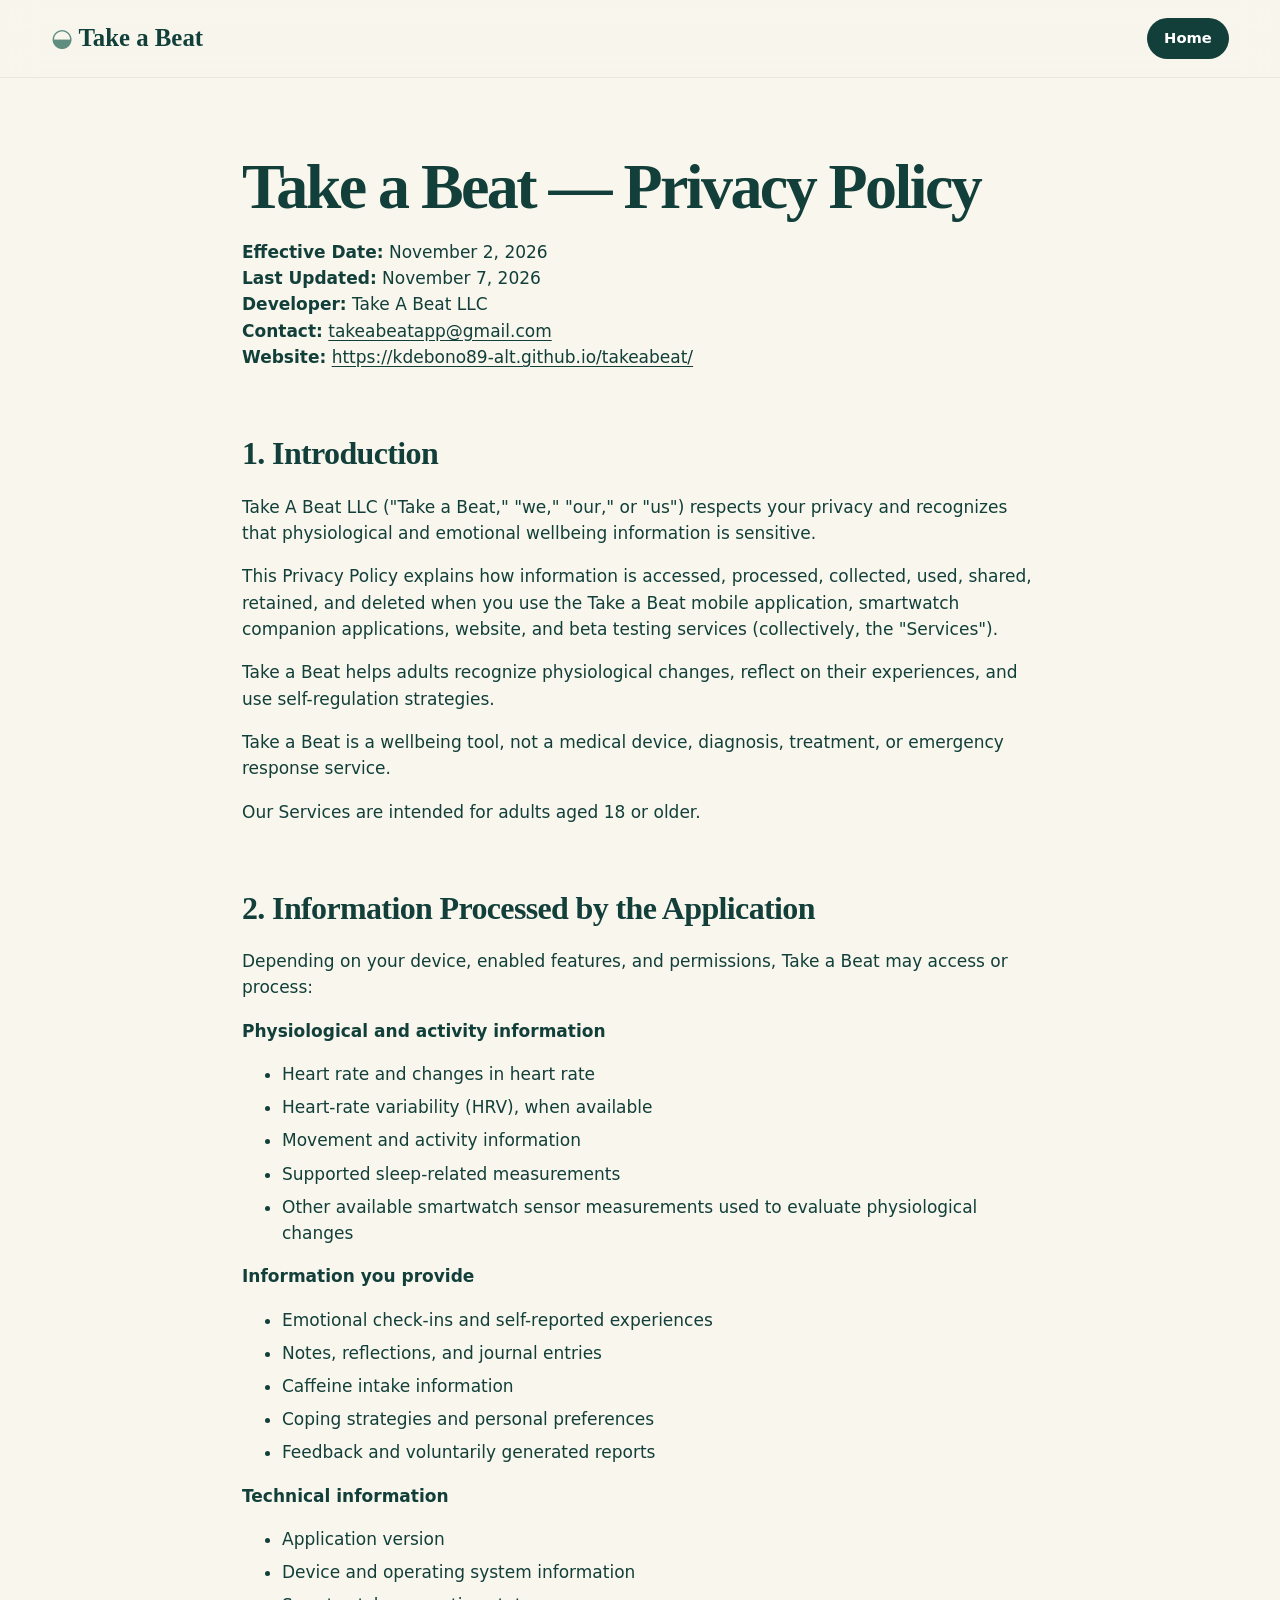
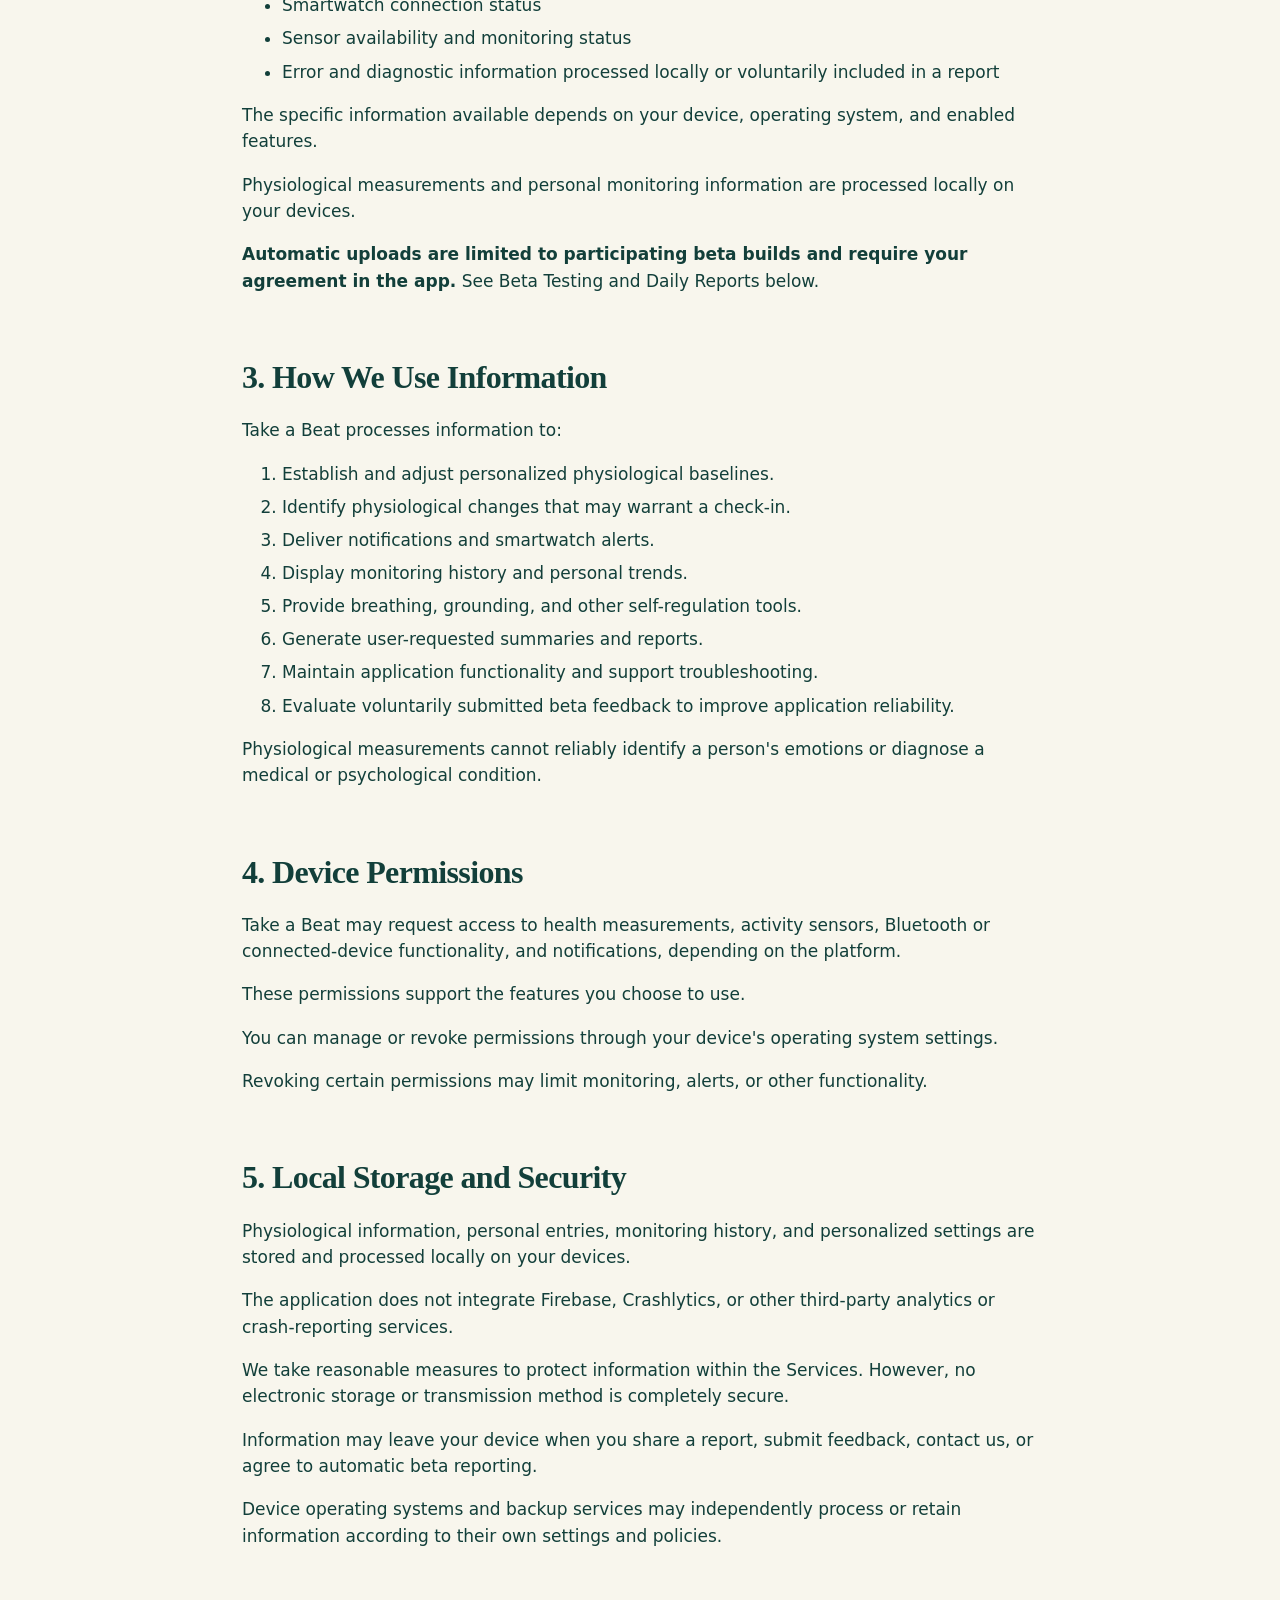
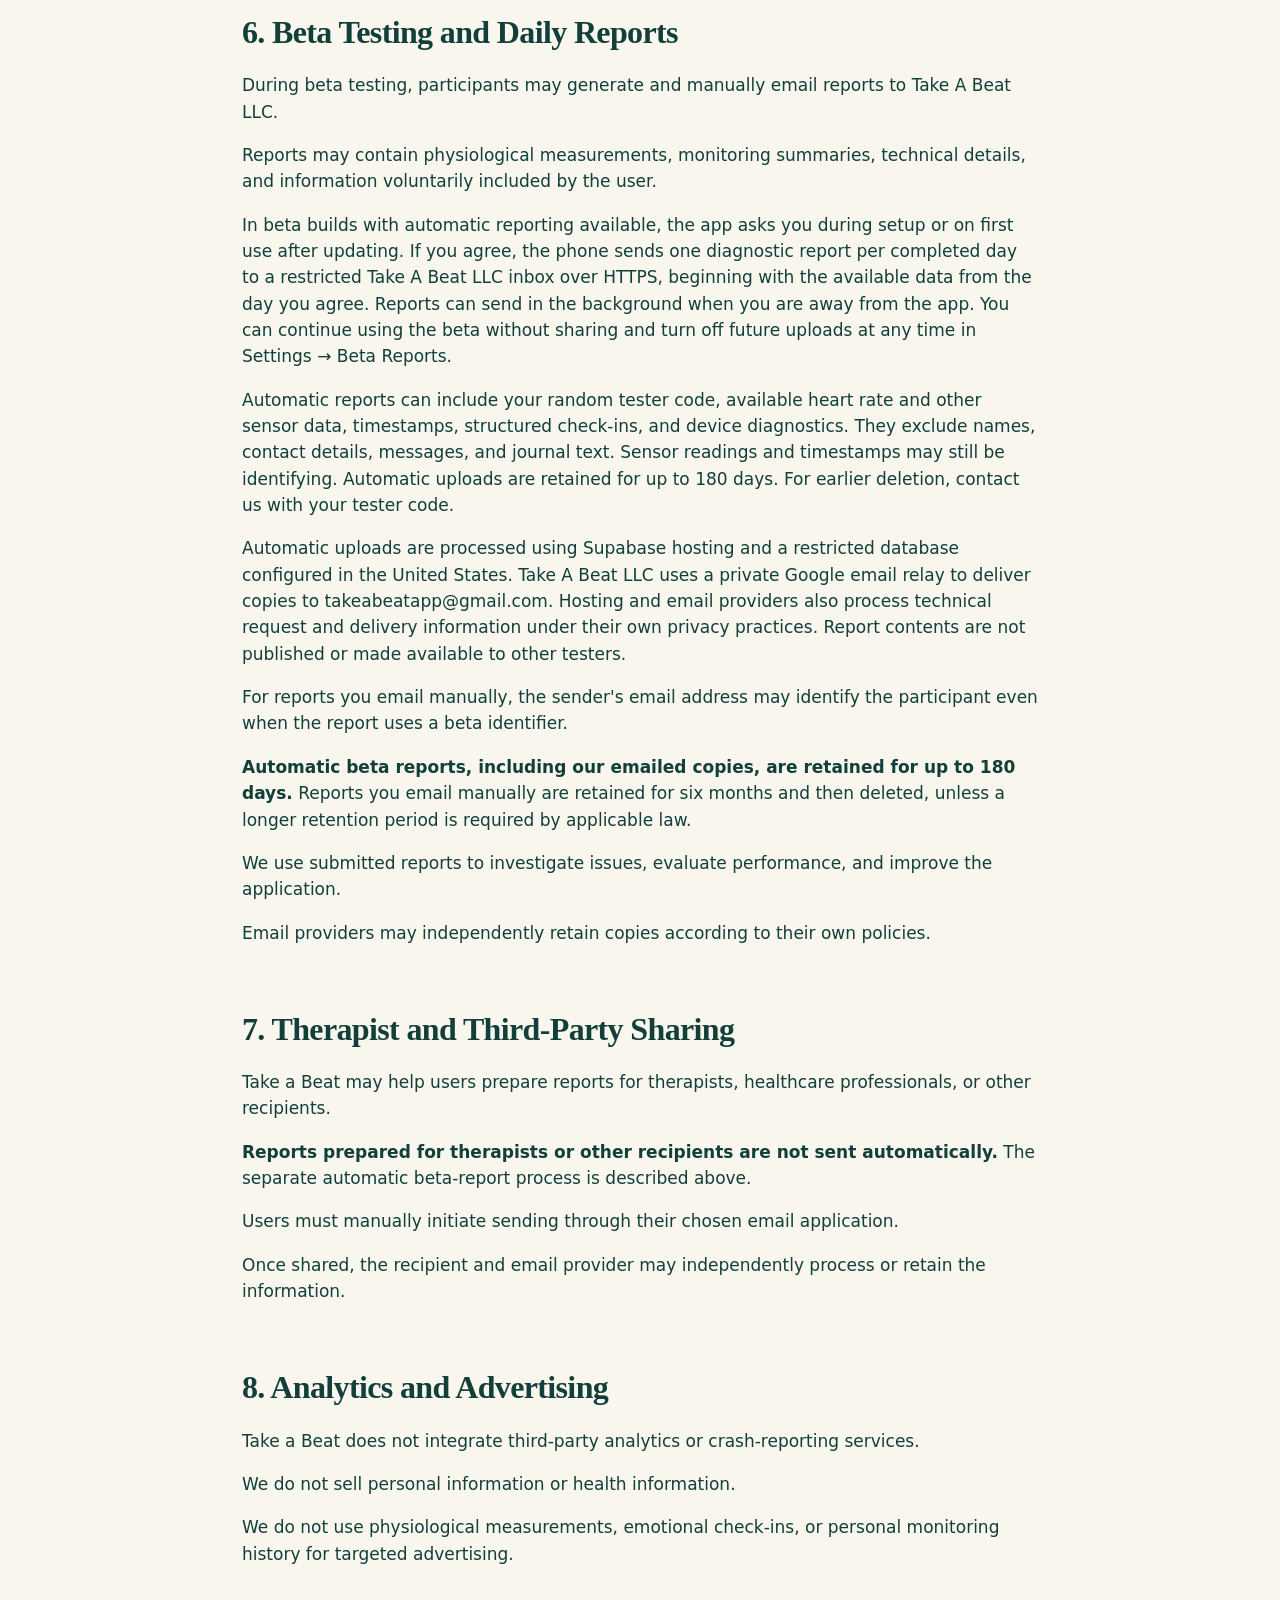
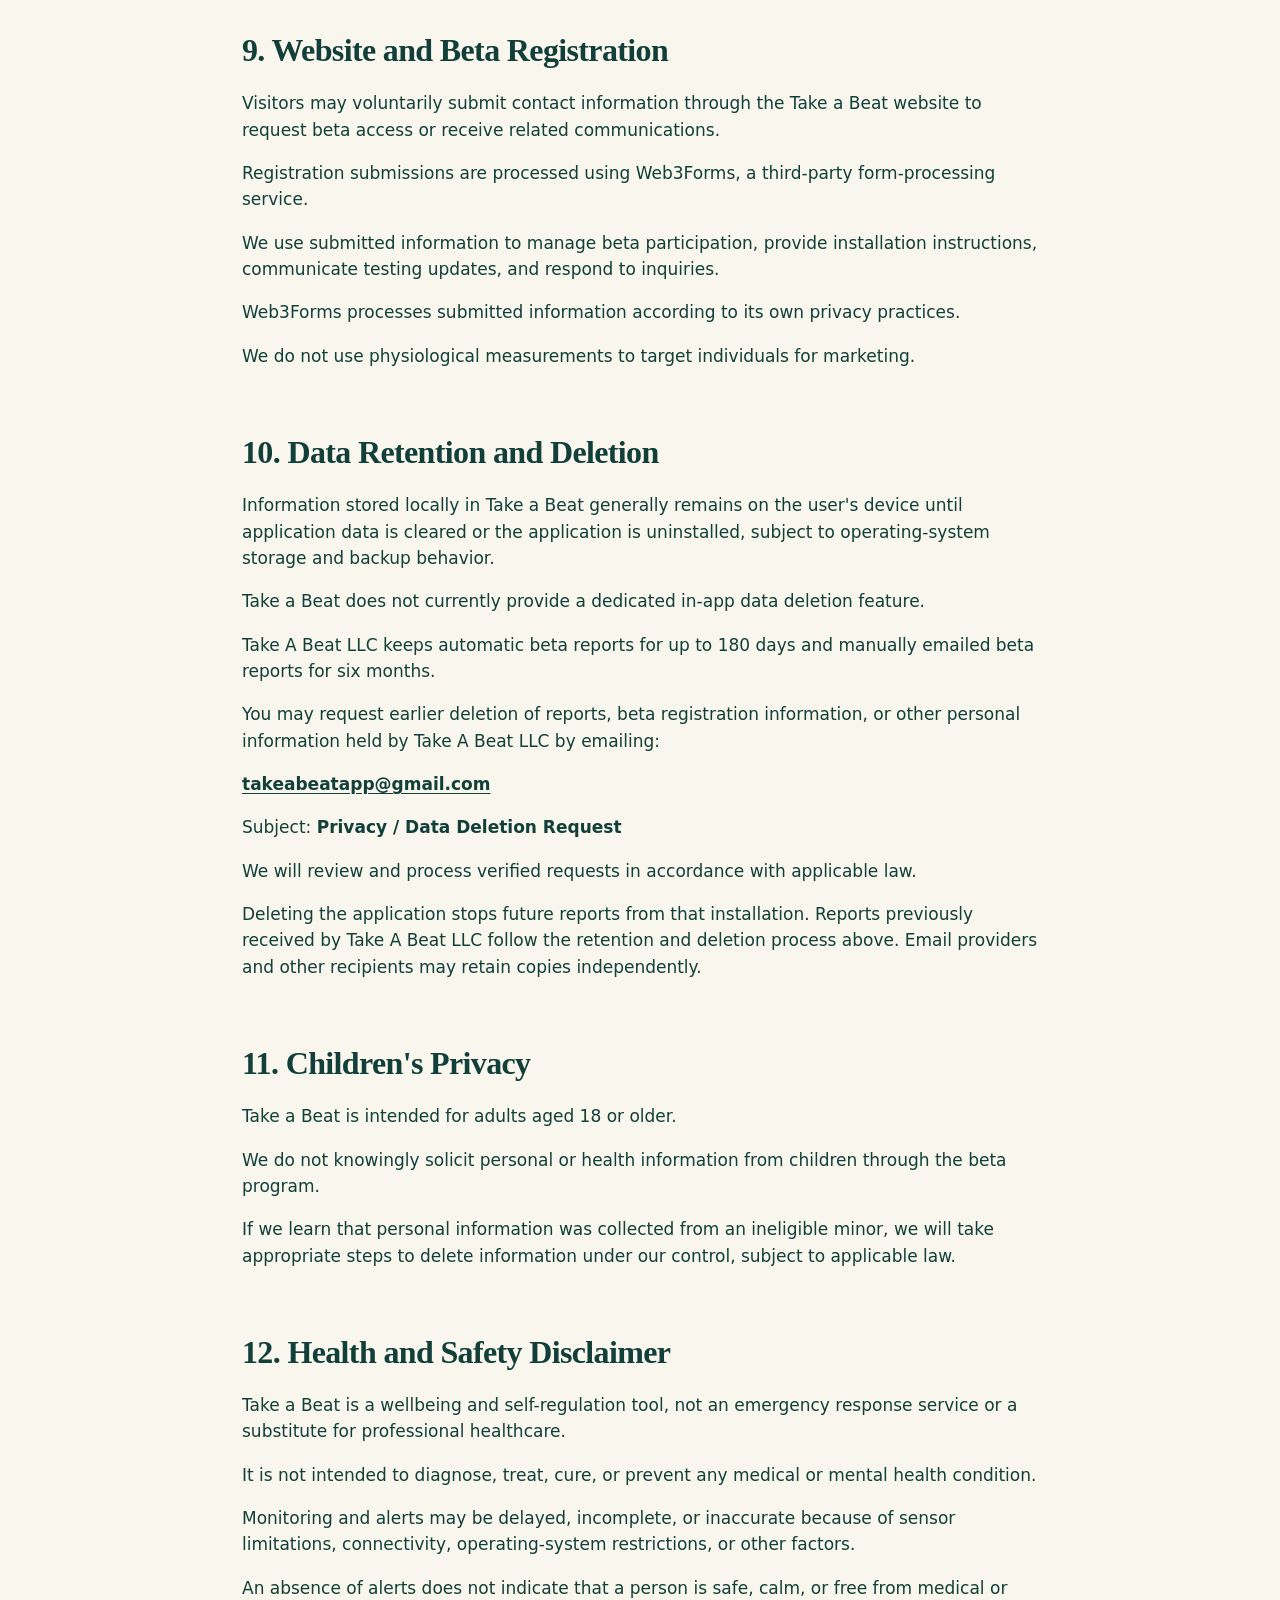
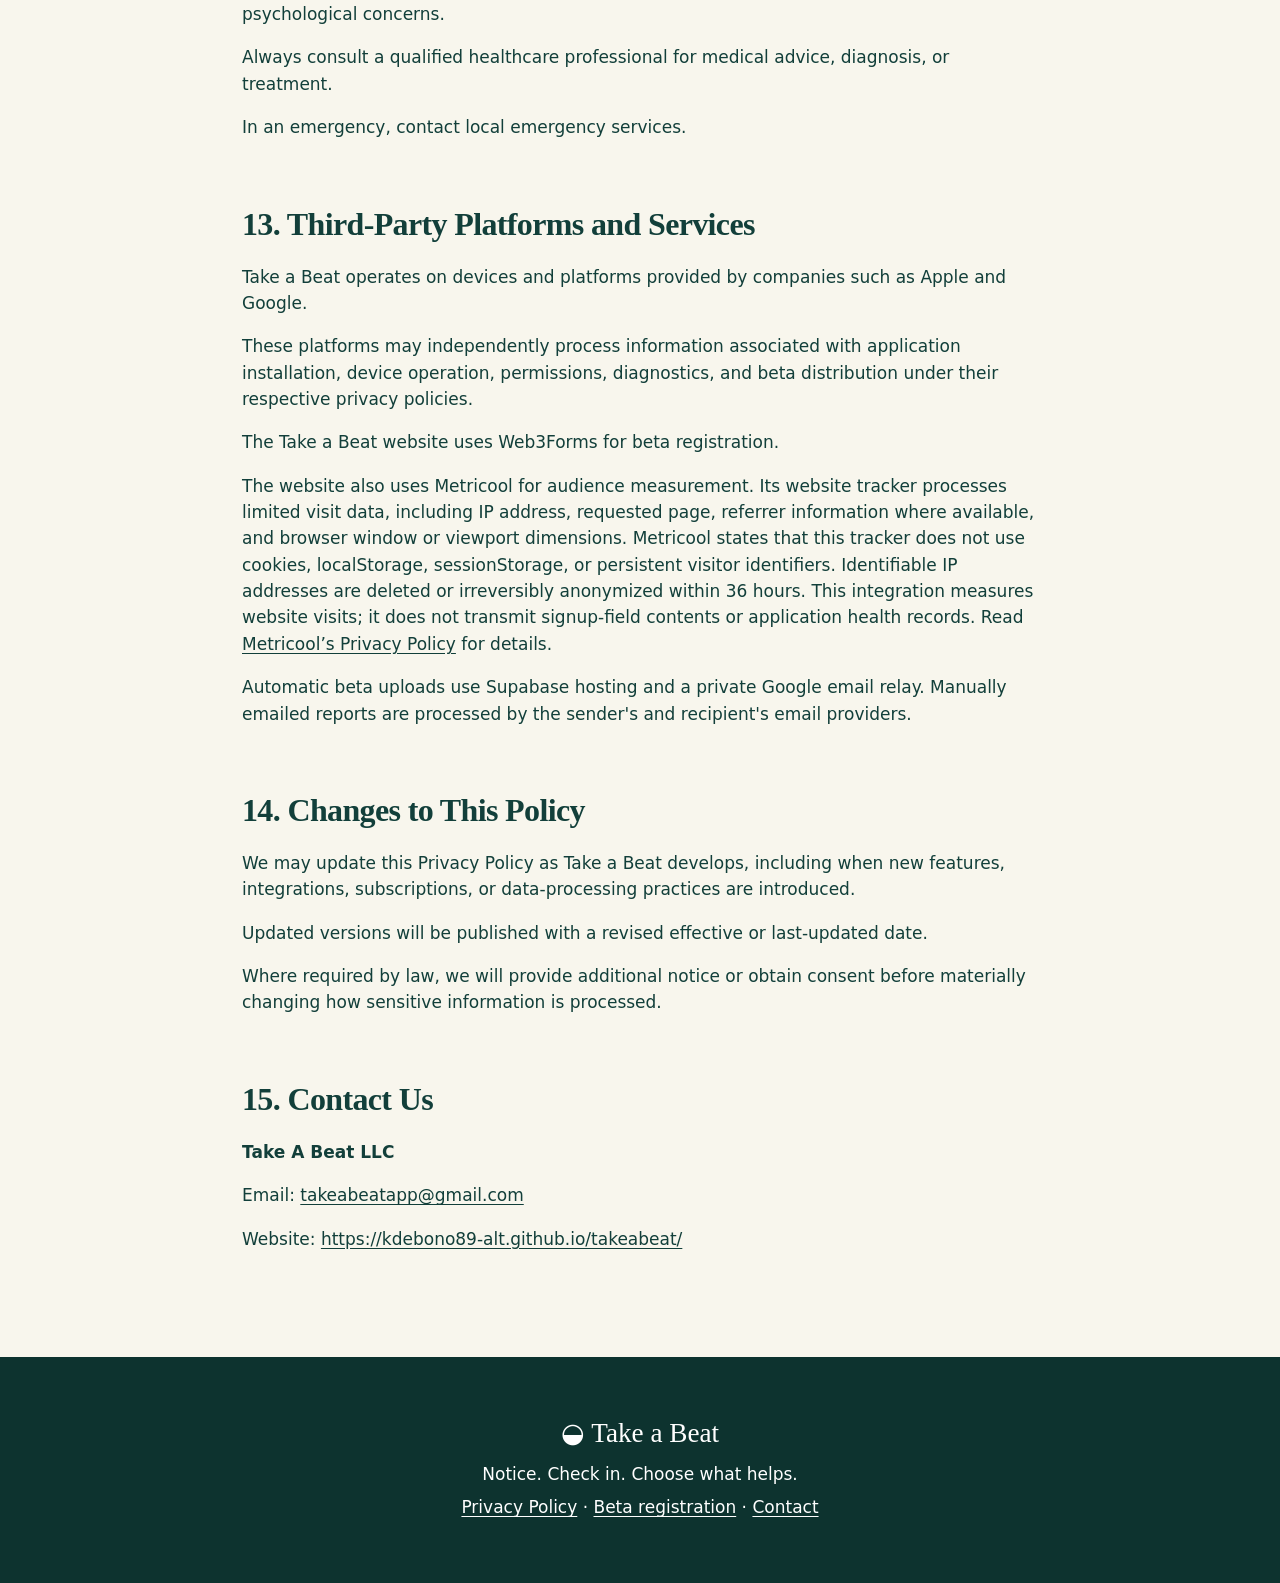
==== commit e6f0ad89: "Explain consented automatic beta reports and private email delivery" ====
--- a/privacy.html
+++ b/privacy.html
@@ -4,7 +4,7 @@
 </style></head><body><header><a class="brand" href="index.html"><span class="leaf">◒</span> Take a Beat</a><nav aria-label="Main navigation"><a class="pill small" href="index.html">Home</a></nav></header><main><article class="policy">
 <h1>Take a Beat — Privacy Policy</h1>
 <p><strong>Effective Date:</strong> November 2, 2026<br>
-<strong>Last Updated:</strong> November 3, 2026<br>
+<strong>Last Updated:</strong> November 7, 2026<br>
 <strong>Developer:</strong> Take A Beat LLC<br>
 <strong>Contact:</strong> <a href="mailto:takeabeatapp@gmail.com">takeabeatapp@gmail.com</a><br>
 <strong>Website:</strong> <a href="https://kdebono89-alt.github.io/takeabeat/">https://kdebono89-alt.github.io/takeabeat/</a></p>
@@ -24,7 +24,7 @@
 <ul><li>Application version</li><li>Device and operating system information</li><li>Smartwatch connection status</li><li>Sensor availability and monitoring status</li><li>Error and diagnostic information processed locally or voluntarily included in a report</li></ul>
 <p>The specific information available depends on your device, operating system, and enabled features.</p>
 <p>Physiological measurements and personal monitoring information are processed locally on your devices.</p>
-<p><strong>Take a Beat does not automatically upload this information to our servers or cloud storage.</strong></p>
+<p><strong>Automatic uploads are limited to participating beta builds and require your agreement in the app.</strong> See Beta Testing and Daily Reports below.</p>
 <h2>3. How We Use Information</h2>
 <p>Take a Beat processes information to:</p>
 <ol><li>Establish and adjust personalized physiological baselines.</li><li>Identify physiological changes that may warrant a check-in.</li><li>Deliver notifications and smartwatch alerts.</li><li>Display monitoring history and personal trends.</li><li>Provide breathing, grounding, and other self-regulation tools.</li><li>Generate user-requested summaries and reports.</li><li>Maintain application functionality and support troubleshooting.</li><li>Evaluate voluntarily submitted beta feedback to improve application reliability.</li></ol>
@@ -36,22 +36,23 @@
 <p>Revoking certain permissions may limit monitoring, alerts, or other functionality.</p>
 <h2>5. Local Storage and Security</h2>
 <p>Physiological information, personal entries, monitoring history, and personalized settings are stored and processed locally on your devices.</p>
-<p>Take A Beat LLC does not operate a cloud database that automatically collects this information.</p>
 <p>The application does not integrate Firebase, Crashlytics, or other third-party analytics or crash-reporting services.</p>
 <p>We take reasonable measures to protect information within the Services. However, no electronic storage or transmission method is completely secure.</p>
-<p>Information may leave your device when you deliberately share a report, submit feedback, or contact us.</p>
+<p>Information may leave your device when you share a report, submit feedback, contact us, or agree to automatic beta reporting.</p>
 <p>Device operating systems and backup services may independently process or retain information according to their own settings and policies.</p>
 <h2>6. Beta Testing and Daily Reports</h2>
 <p>During beta testing, participants may generate and manually email reports to Take A Beat LLC.</p>
 <p>Reports may contain physiological measurements, monitoring summaries, technical details, and information voluntarily included by the user.</p>
-<p>Sending a report requires user action. Reports are not automatically emailed to Take A Beat LLC.</p>
-<p>Although reports may use a beta identifier rather than a participant&#x27;s name, the sender&#x27;s email address may identify the participant.</p>
-<p><strong>Beta reports received by Take A Beat LLC are retained for six months and then deleted</strong>, unless a longer retention period is required by applicable law.</p>
+<p>In beta builds with automatic reporting available, the app asks you during setup or on first use after updating. If you agree, the phone sends one diagnostic report per completed day to a restricted Take A Beat LLC inbox over HTTPS, beginning with the available data from the day you agree. Reports can send in the background when you are away from the app. You can continue using the beta without sharing and turn off future uploads at any time in Settings → Beta Reports.</p>
+<p>Automatic reports can include your random tester code, available heart rate and other sensor data, timestamps, structured check-ins, and device diagnostics. They exclude names, contact details, messages, and journal text. Sensor readings and timestamps may still be identifying. Automatic uploads are retained for up to 180 days. For earlier deletion, contact us with your tester code.</p>
+<p>Automatic uploads are processed using Supabase hosting and a restricted database configured in the United States. Take A Beat LLC uses a private Google email relay to deliver copies to takeabeatapp@gmail.com. Hosting and email providers also process technical request and delivery information under their own privacy practices. Report contents are not published or made available to other testers.</p>
+<p>For reports you email manually, the sender&#x27;s email address may identify the participant even when the report uses a beta identifier.</p>
+<p><strong>Automatic beta reports, including our emailed copies, are retained for up to 180 days.</strong> Reports you email manually are retained for six months and then deleted, unless a longer retention period is required by applicable law.</p>
 <p>We use submitted reports to investigate issues, evaluate performance, and improve the application.</p>
 <p>Email providers may independently retain copies according to their own policies.</p>
 <h2>7. Therapist and Third-Party Sharing</h2>
 <p>Take a Beat may help users prepare reports for therapists, healthcare professionals, or other recipients.</p>
-<p><strong>Take a Beat does not automatically send these reports.</strong></p>
+<p><strong>Reports prepared for therapists or other recipients are not sent automatically.</strong> The separate automatic beta-report process is described above.</p>
 <p>Users must manually initiate sending through their chosen email application.</p>
 <p>Once shared, the recipient and email provider may independently process or retain the information.</p>
 <h2>8. Analytics and Advertising</h2>
@@ -67,12 +68,12 @@
 <h2>10. Data Retention and Deletion</h2>
 <p>Information stored locally in Take a Beat generally remains on the user&#x27;s device until application data is cleared or the application is uninstalled, subject to operating-system storage and backup behavior.</p>
 <p>Take a Beat does not currently provide a dedicated in-app data deletion feature.</p>
-<p>Beta reports received by Take A Beat LLC are retained for six months.</p>
+<p>Take A Beat LLC keeps automatic beta reports for up to 180 days and manually emailed beta reports for six months.</p>
 <p>You may request earlier deletion of reports, beta registration information, or other personal information held by Take A Beat LLC by emailing:</p>
 <p><strong><a href="mailto:takeabeatapp@gmail.com">takeabeatapp@gmail.com</a></strong></p>
 <p>Subject: <strong>Privacy / Data Deletion Request</strong></p>
 <p>We will review and process verified requests in accordance with applicable law.</p>
-<p>Deleting the application does not automatically delete reports previously emailed to us or information independently retained by email providers or other third parties.</p>
+<p>Deleting the application stops future reports from that installation. Reports previously received by Take A Beat LLC follow the retention and deletion process above. Email providers and other recipients may retain copies independently.</p>
 <h2>11. Children&#x27;s Privacy</h2>
 <p>Take a Beat is intended for adults aged 18 or older.</p>
 <p>We do not knowingly solicit personal or health information from children through the beta program.</p>
@@ -89,7 +90,7 @@
 <p>These platforms may independently process information associated with application installation, device operation, permissions, diagnostics, and beta distribution under their respective privacy policies.</p>
 <p>The Take a Beat website uses Web3Forms for beta registration.</p>
 <p>The website also uses Metricool for audience measurement. Its website tracker processes limited visit data, including IP address, requested page, referrer information where available, and browser window or viewport dimensions. Metricool states that this tracker does not use cookies, localStorage, sessionStorage, or persistent visitor identifiers. Identifiable IP addresses are deleted or irreversibly anonymized within 36 hours. This integration measures website visits; it does not transmit signup-field contents or application health records. Read <a href="https://metricool.com/privacy-policy/">Metricool’s Privacy Policy</a> for details.</p>
-<p>Voluntarily emailed reports are processed by the sender&#x27;s and recipient&#x27;s email providers.</p>
+<p>Automatic beta uploads use Supabase hosting and a private Google email relay. Manually emailed reports are processed by the sender&#x27;s and recipient&#x27;s email providers.</p>
 <h2>14. Changes to This Policy</h2>
 <p>We may update this Privacy Policy as Take a Beat develops, including when new features, integrations, subscriptions, or data-processing practices are introduced.</p>
 <p>Updated versions will be published with a revised effective or last-updated date.</p>
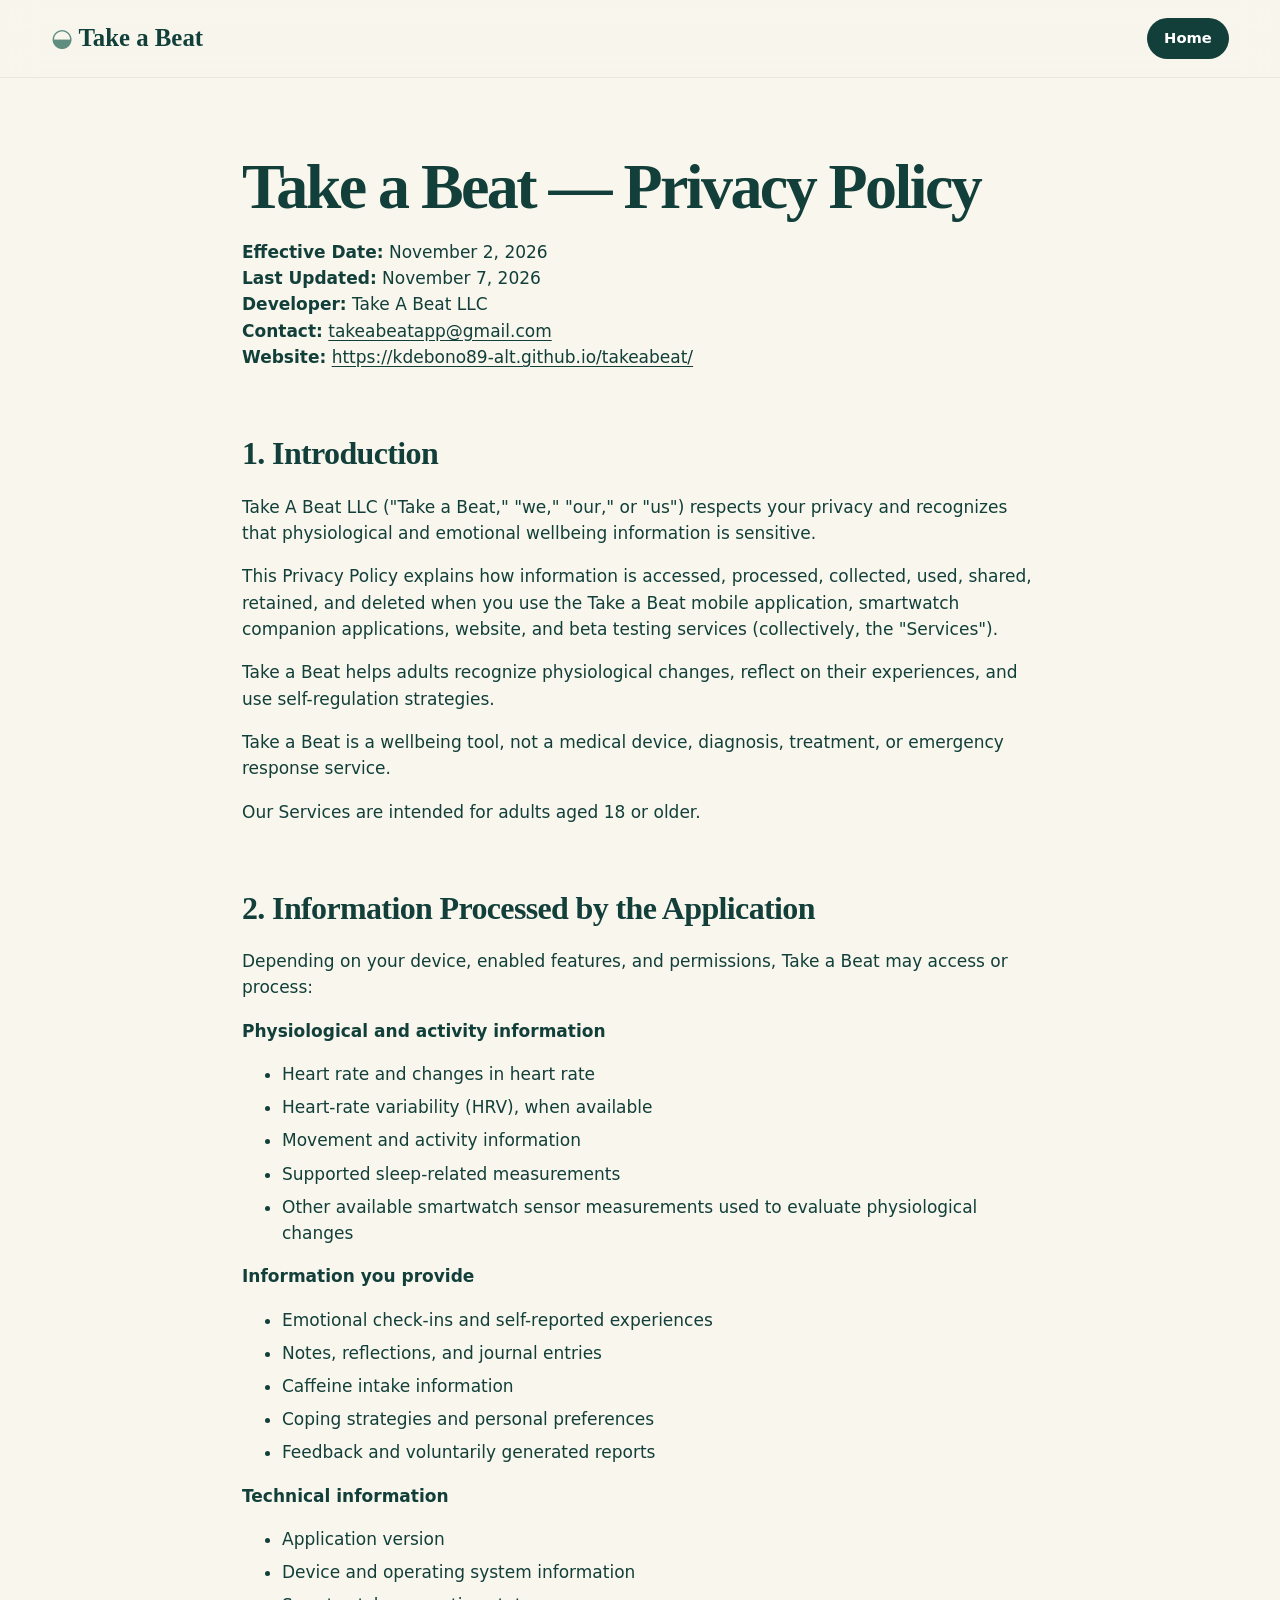
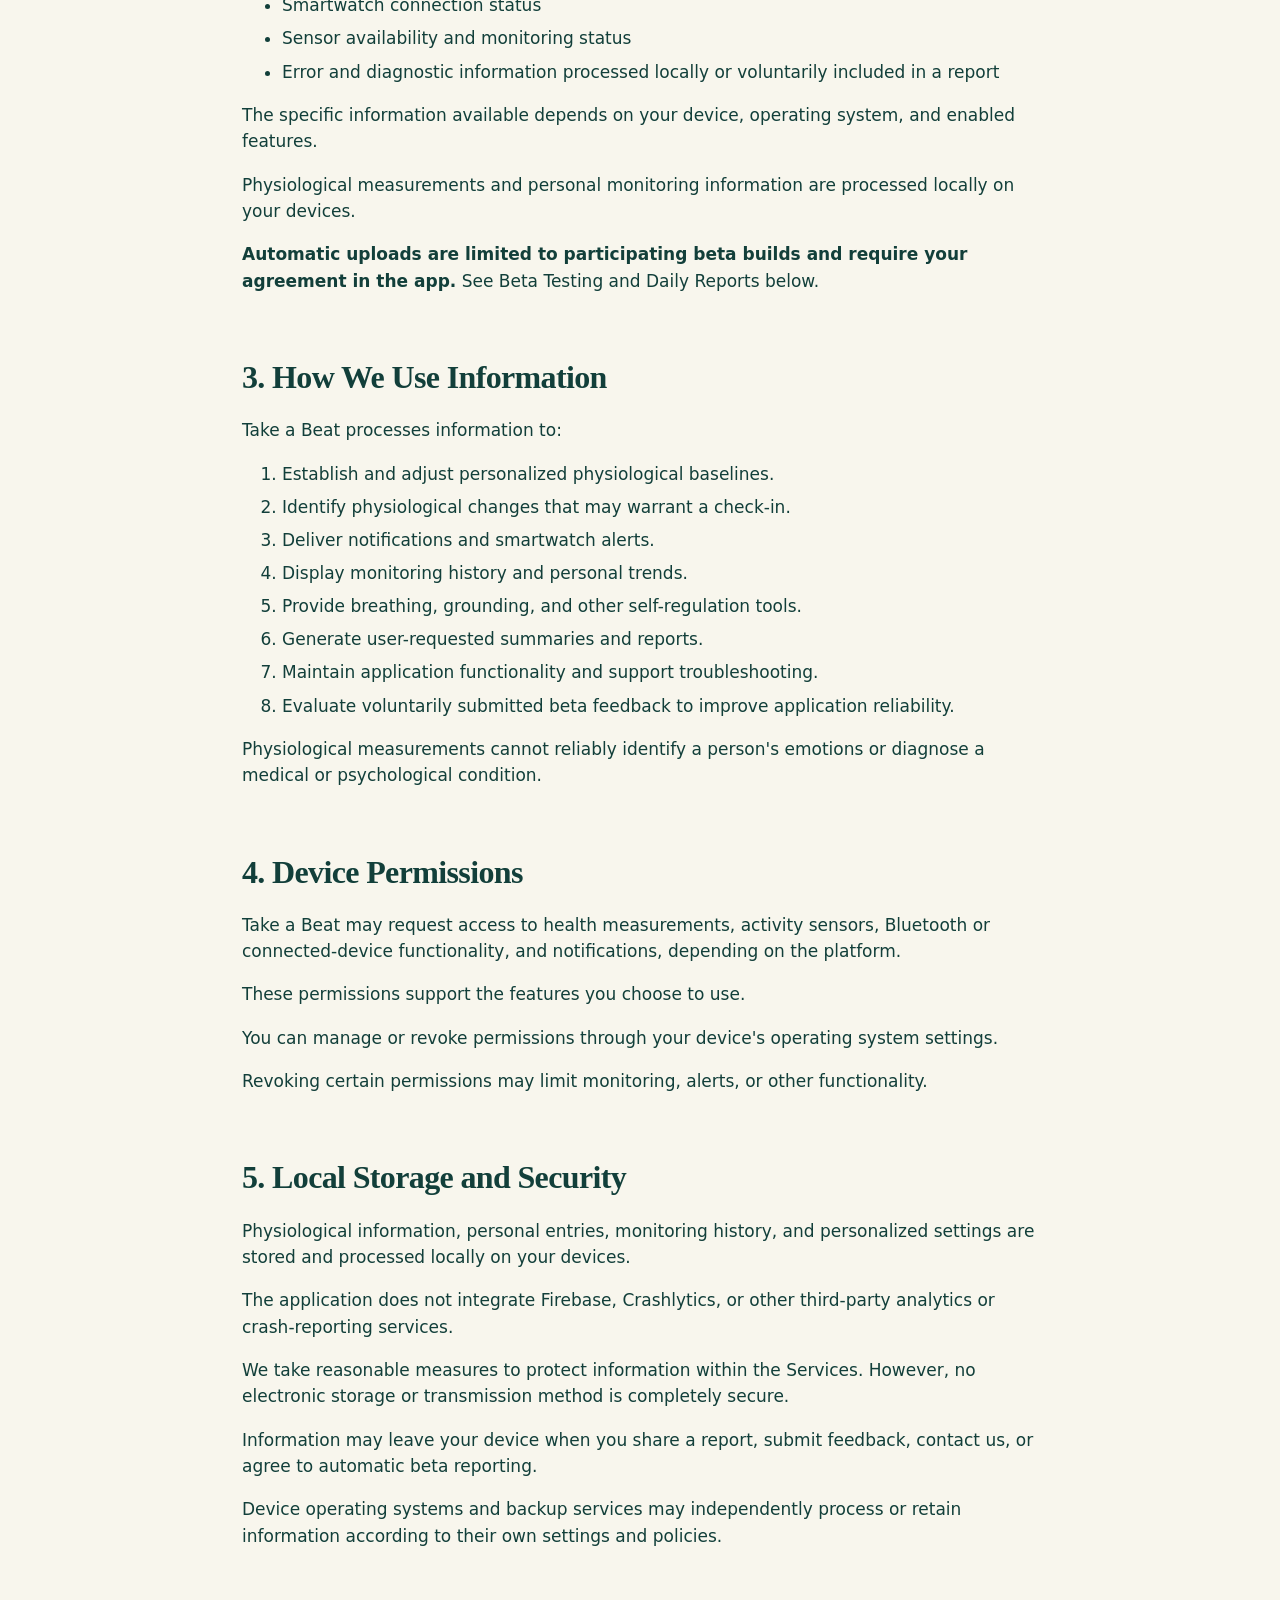
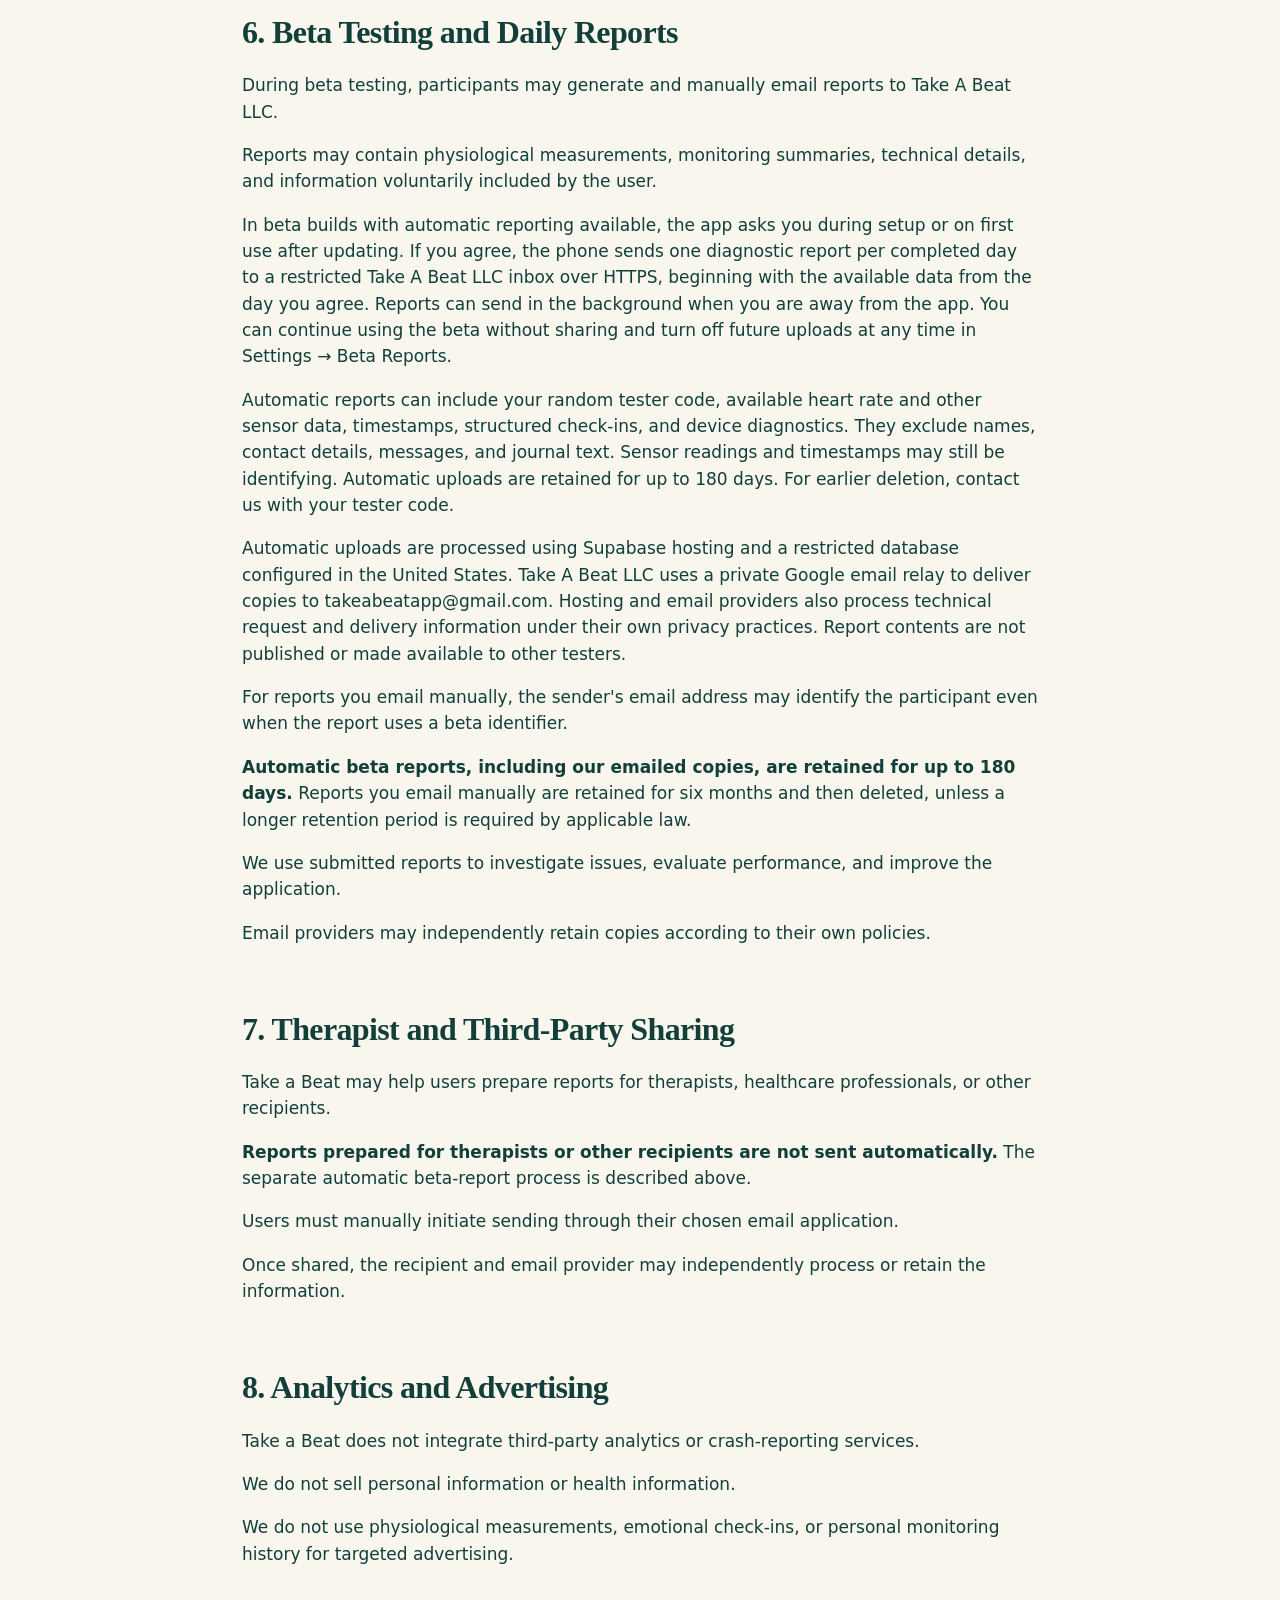
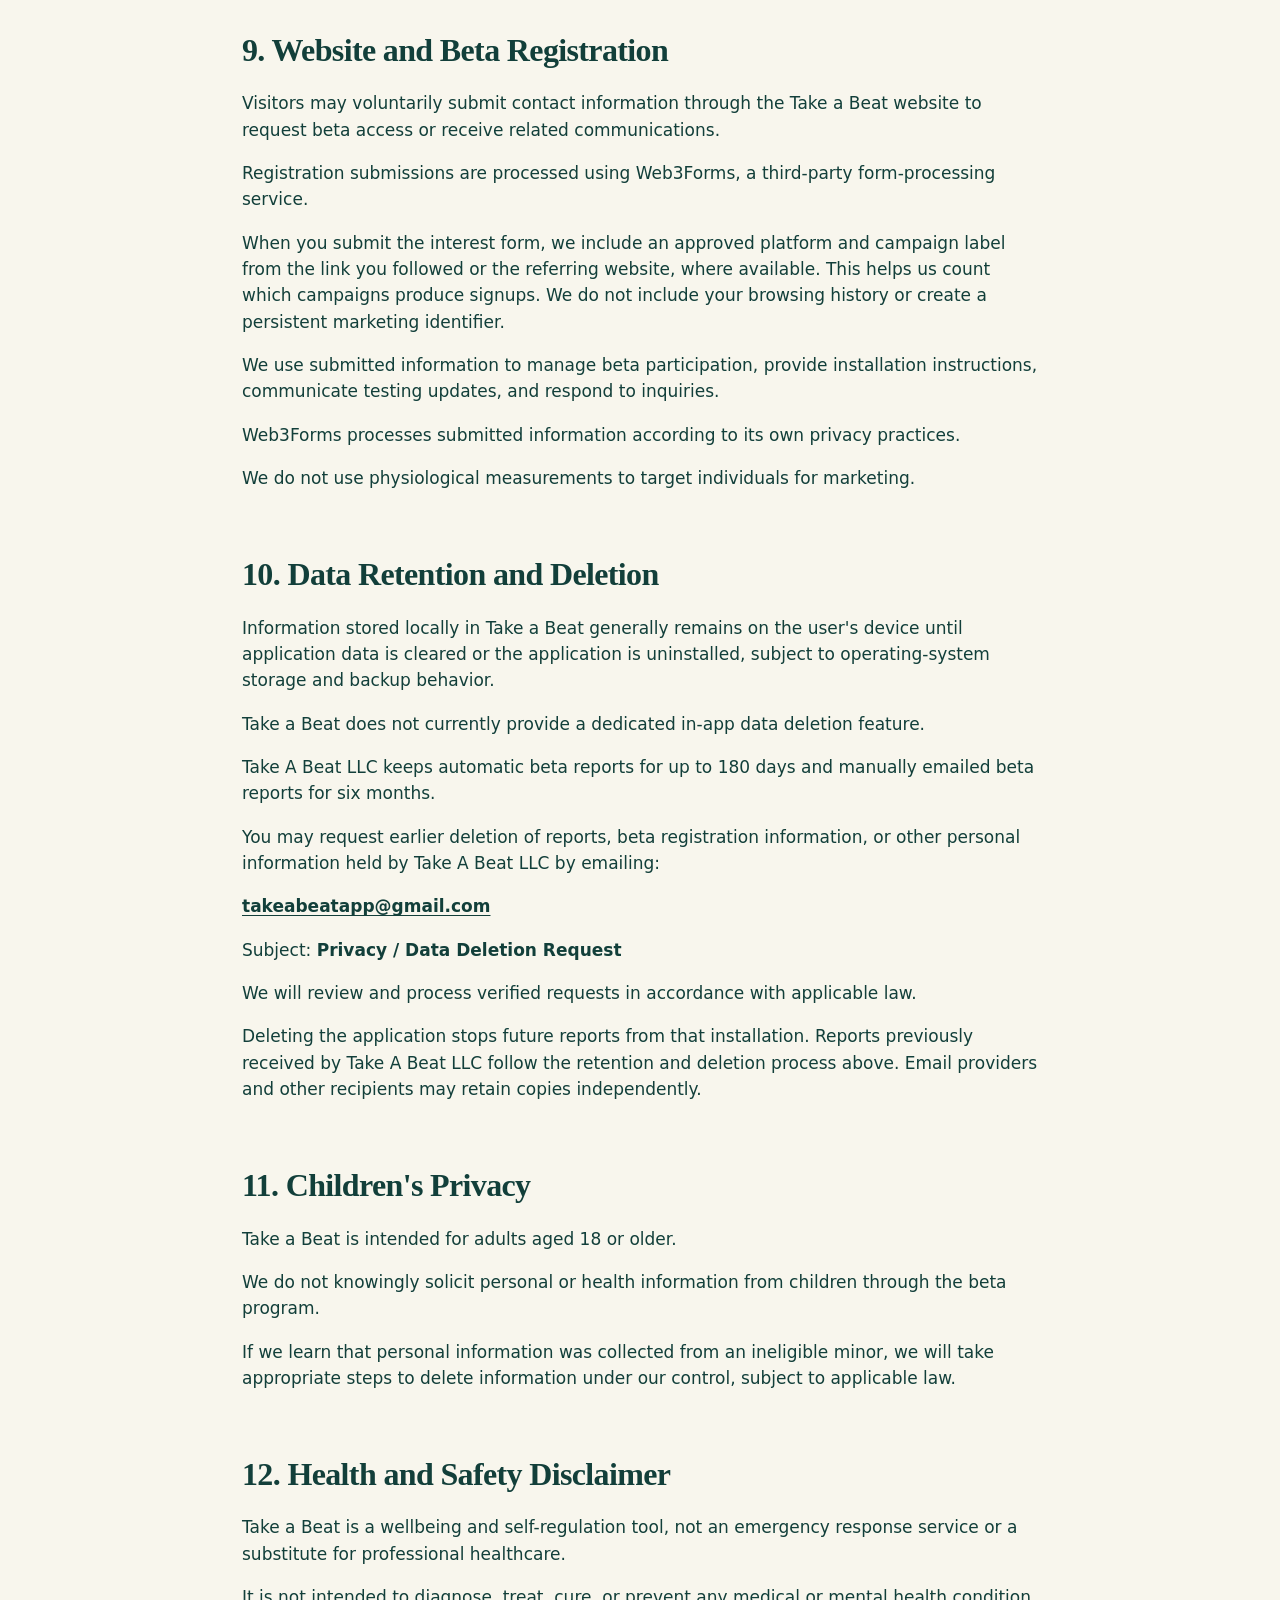
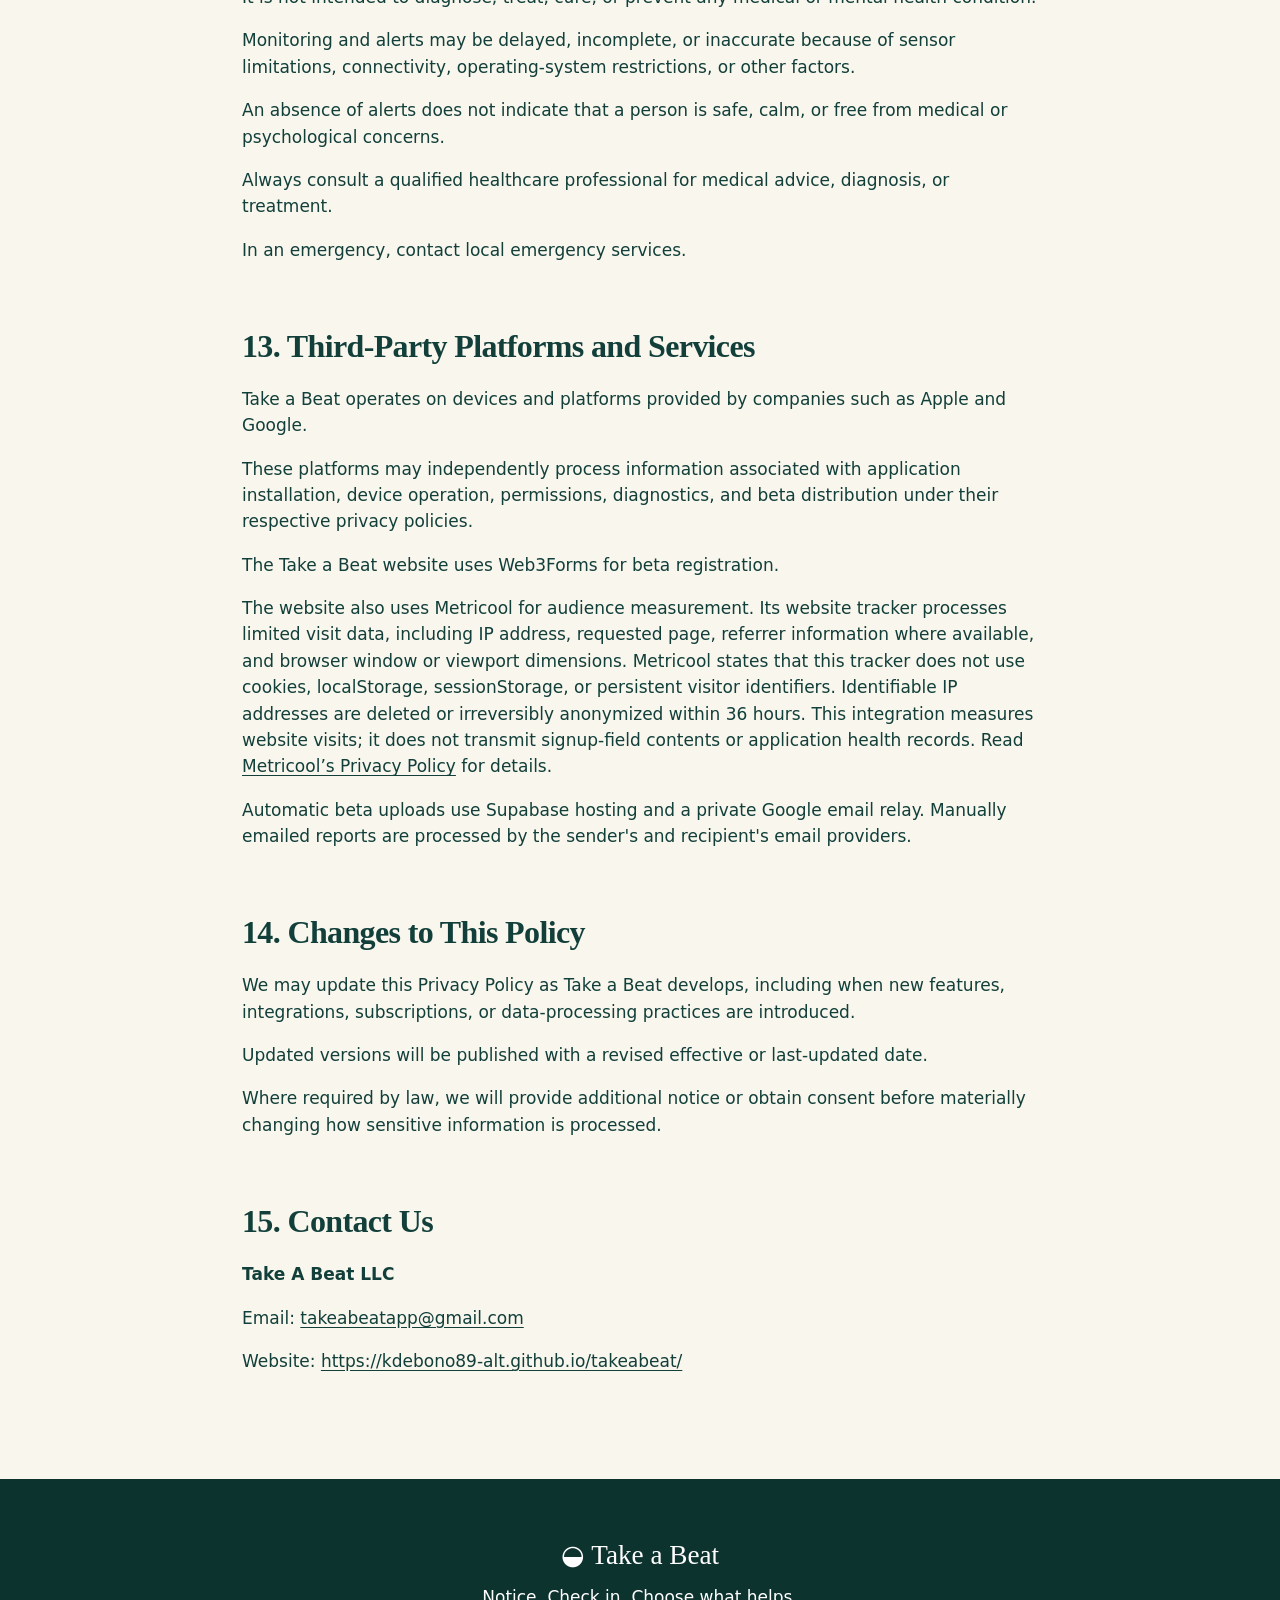
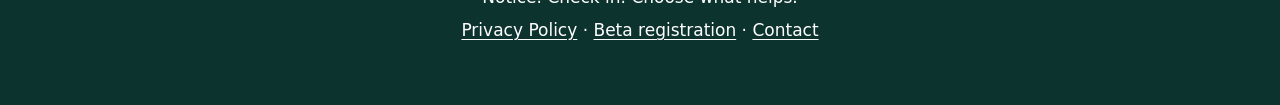
==== commit e0a59283: "Make December beta signup easier and attribute completed requests Move the form directly below the h" ====
--- a/privacy.html
+++ b/privacy.html
@@ -62,6 +62,7 @@
 <h2>9. Website and Beta Registration</h2>
 <p>Visitors may voluntarily submit contact information through the Take a Beat website to request beta access or receive related communications.</p>
 <p>Registration submissions are processed using Web3Forms, a third-party form-processing service.</p>
+<p>When you submit the interest form, we include an approved platform and campaign label from the link you followed or the referring website, where available. This helps us count which campaigns produce signups. We do not include your browsing history or create a persistent marketing identifier.</p>
 <p>We use submitted information to manage beta participation, provide installation instructions, communicate testing updates, and respond to inquiries.</p>
 <p>Web3Forms processes submitted information according to its own privacy practices.</p>
 <p>We do not use physiological measurements to target individuals for marketing.</p>
